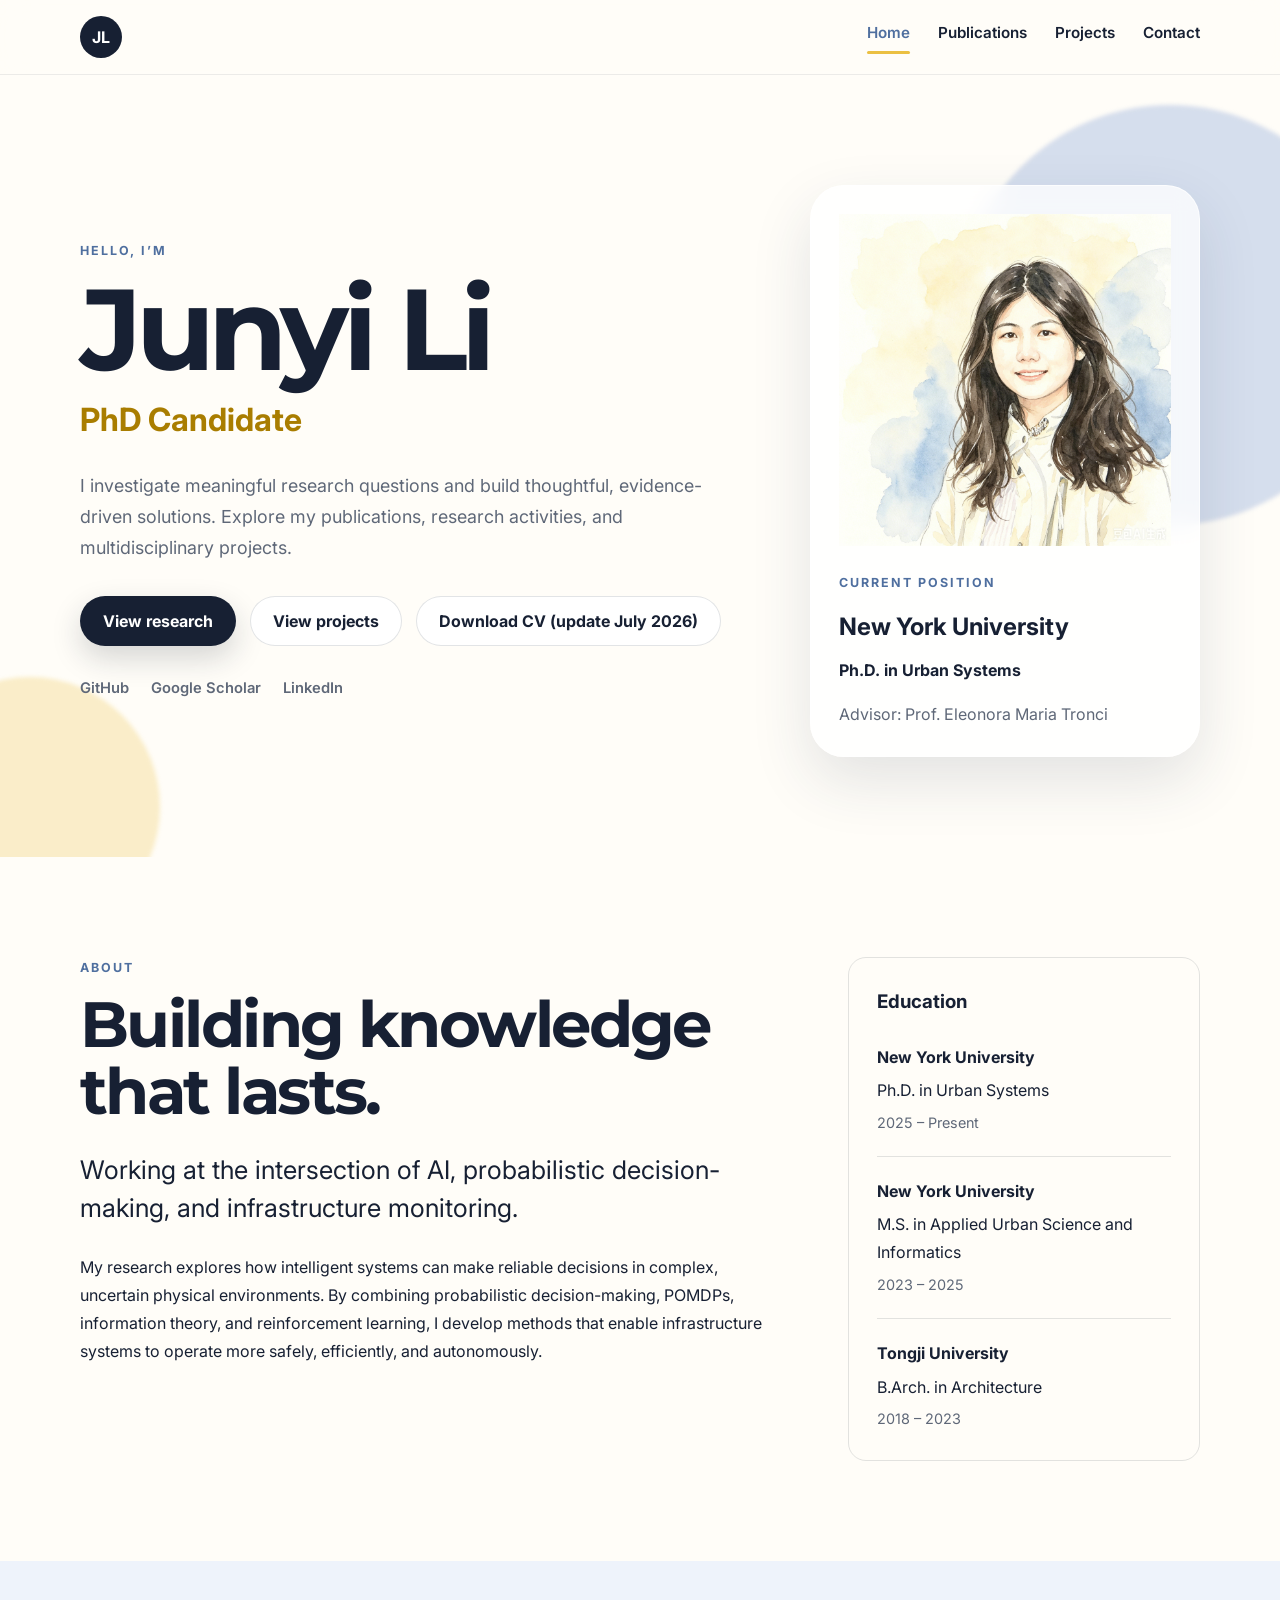
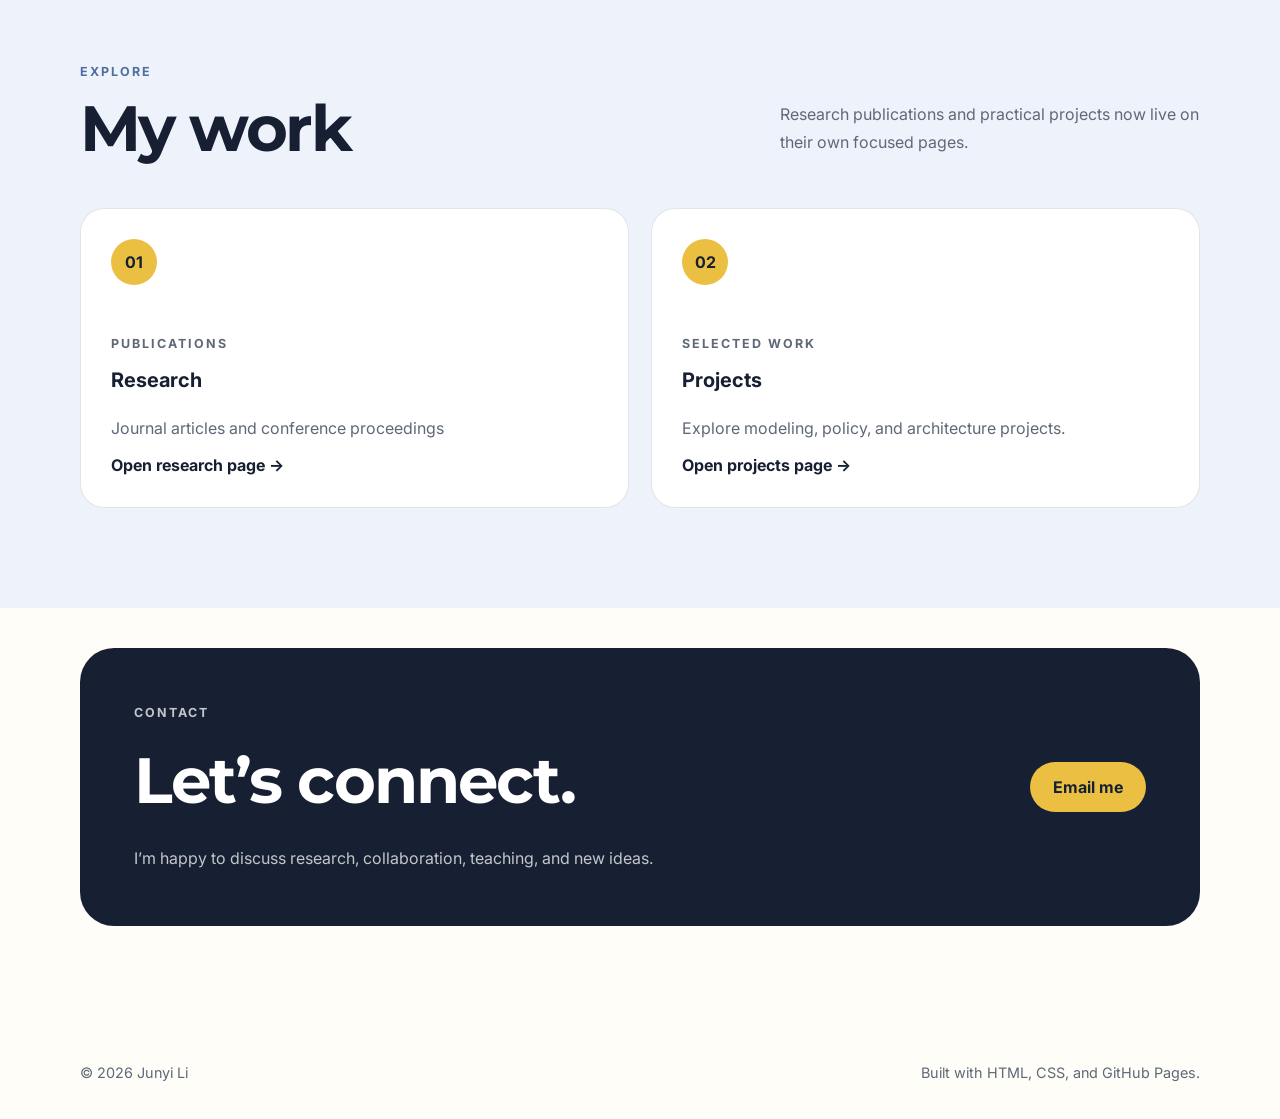
==== index.html @ 483f78ec "Publish personal website" ====
<!DOCTYPE html>
<html lang="en">
<head>
  <meta charset="UTF-8" />
  <meta name="viewport" content="width=device-width, initial-scale=1.0" />
  <meta name="description" content="Junyi Li — PhD Candidate and researcher." />
  <title>Junyi Li | PhD Candidate</title>
  <link rel="preconnect" href="https://fonts.googleapis.com">
  <link rel="preconnect" href="https://fonts.gstatic.com" crossorigin>
  <link href="https://fonts.googleapis.com/css2?family=Inter:wght@400;500;600;700&family=Montserrat:wght@600;700;800&display=swap" rel="stylesheet">
  <link rel="stylesheet" href="style.css" />
</head>
<body>
  <header class="site-header">
    <nav class="nav container" aria-label="Main navigation">
      <a class="logo" href="index.html" aria-label="Junyi Li home">JL</a>
      <button class="nav-toggle" aria-expanded="false" aria-controls="nav-links"><span class="sr-only">Open navigation</span>☰</button>
      <div class="nav-links" id="nav-links">
        <a class="active" href="index.html">Home</a>
        <a href="publications.html">Publications</a>
        <a href="projects.html">Projects</a>
        <a href="#contact">Contact</a>
      </div>
    </nav>
  </header>

  <main>
    <section class="hero" id="home">
      <div class="hero-shape hero-shape-one"></div>
      <div class="hero-shape hero-shape-two"></div>
      <div class="container hero-grid">
        <div class="hero-copy">
          <p class="eyebrow">Hello, I’m</p>
          <h1>Junyi Li</h1>
          <p class="hero-title">PhD Candidate</p>
          <p class="hero-intro">I investigate meaningful research questions and build thoughtful, evidence-driven solutions. Explore my publications, research activities, and multidisciplinary projects.</p>
          <div class="hero-actions">
            <a class="button button-primary" href="publications.html">View research</a>
            <a class="button button-secondary" href="projects.html">View projects</a>
            <a class="button button-secondary" href="assets/CV_2607.pdf">Download CV (update July 2026)</a>
          </div>
          <div class="social-links" aria-label="Social links">
            <a href="https://github.com/ljyyyy120" target="_blank" rel="noreferrer">GitHub</a>
            <a href="https://scholar.google.com/citations?user=_QrhmWAAAAAJ&hl=en" target="_blank" rel="noreferrer">Google Scholar</a>
            <a href="https://www.linkedin.com/in/junyi-li-884634265/" target="_blank" rel="noreferrer">LinkedIn</a>
          </div>
        </div>

        <div class="profile-card" aria-label="Education">
          <div class="profile-photo">
            <img src="assets/Junyi.jpg" alt="Junyi Li">
          </div>
          <div>
            <p class="profile-label">Current Position</p>
            <div class="education-item">
              <h2>New York University</h2>
              <p><strong>Ph.D. in Urban Systems</strong></p>
              <p>Advisor: Prof. Eleonora Maria Tronci</p>
        </div>
      </div>
    </section>

    <section class="section" id="about">
      <div class="container about-grid">

        <!-- Left column -->
        <div class="about-content">
          <p class="section-kicker">About</p>

          <h2 class="section-title">
            Building knowledge that lasts.
          </h2>

          <p class="large-text">
            Working at
            the intersection of AI, probabilistic decision-making, and
            infrastructure monitoring.
          </p>

          <p>
            My research explores how intelligent systems can make reliable
            decisions in complex, uncertain physical environments. By combining
            probabilistic decision-making, POMDPs, information theory, and
            reinforcement learning, I develop methods that enable infrastructure
            systems to operate more safely, efficiently, and autonomously.
          </p>

        </div>

        <!-- Right column -->
        <aside class="education-card">

          <h3>Education</h3>

          <div class="edu-item">
            <h4>New York University</h4>
            <p>Ph.D. in Urban Systems</p>
            <span>2025 – Present</span>
          </div>

          <div class="edu-item">
            <h4>New York University</h4>
            <p>M.S. in Applied Urban Science and Informatics</p>
            <span>2023 – 2025</span>
          </div>

          <div class="edu-item">
            <h4>Tongji University</h4>
            <p>B.Arch. in Architecture</p>
            <span>2018 – 2023</span>
          </div>

        </aside>

      </div>
    </section>

    <section class="section section-tinted">
      <div class="container">
        <div class="section-heading-row">
          <div><p class="section-kicker">Explore</p><h2 class="section-title">My work</h2></div>
          <p class="section-description">Research publications and practical projects now live on their own focused pages.</p>
        </div>
        <div class="card-grid two-column-grid">
          <article class="card feature-card">
            <span class="card-number">01</span><p class="card-type">Publications</p>
            <h3>Research</h3><p>Journal articles and conference proceedings </p>
            <a href="research.html">Open research page →</a>
          </article>
          <article class="card feature-card">
            <span class="card-number">02</span><p class="card-type">Selected work</p>
            <h3>Projects</h3><p>Explore modeling, policy, and architecture projects.</p>
            <a href="projects.html">Open projects page →</a>
          </article>
        </div>
      </div>
    </section>

    <section class="section contact-section" id="contact">
      <div class="container contact-card">
        <div><p class="section-kicker">Contact</p><h2>Let’s connect.</h2><p>I’m happy to discuss research, collaboration, teaching, and new ideas.</p></div>
        <a class="button button-gold" href="jl14864@nyu.edu">Email me</a>
      </div>
    </section>
  </main>
  <footer><div class="container footer-content"><p>© <span id="year"></span> Junyi Li</p><p>Built with HTML, CSS, and GitHub Pages.</p></div></footer>
  <script src="script.js"></script>
</body>
</html>
---- style.css ----
:root {
  --blue: #91ABDA;
  --blue-deep: #4f6f9f;
  --blue-soft: #eef3fb;
  --gold: #EBC042;
  --gold-deep: #a97d00;
  --ink: #172033;
  --muted: #5f6878;
  --paper: #fffdf8;
  --white: #ffffff;
  --border: rgba(23, 32, 51, 0.12);
  --shadow: 0 24px 60px rgba(35, 53, 86, 0.13);
  --radius: 24px;
  --container: 1120px;
}

* {
  box-sizing: border-box;
}

html {
  scroll-behavior: smooth;
}

body {
  margin: 0;
  color: var(--ink);
  background: var(--paper);
  font-family: "Inter", system-ui, sans-serif;
  font-size: 16px;
  line-height: 1.75;
  font-weight: 400;
  text-rendering: optimizeLegibility;
  -webkit-font-smoothing: antialiased;
}

a {
  color: inherit;
  text-decoration: none;
}

.container {
  width: min(calc(100% - 40px), var(--container));
  margin-inline: auto;
}

.narrow {
  max-width: 780px;
}

.site-header {
  position: sticky;
  top: 0;
  z-index: 20;
  border-bottom: 1px solid rgba(23, 32, 51, 0.08);
  background: rgba(255, 253, 248, 0.88);
  backdrop-filter: blur(16px);
}

.nav {
  min-height: 74px;
  display: flex;
  align-items: center;
  justify-content: space-between;
}

.logo {
  width: 42px;
  height: 42px;
  display: grid;
  place-items: center;
  border-radius: 50%;
  background: var(--ink);
  color: var(--white);
  font-weight: 700;
  letter-spacing: -0.03em;
}

.nav-links {
  display: flex;
  gap: 28px;
  font-size: 0.95rem;
  font-weight: 600;
}

.nav-links a {
  transition: color 0.2s ease;
}

.nav-links a:hover {
  color: var(--blue-deep);
}

.nav-toggle {
  display: none;
  border: 0;
  background: transparent;
  font-size: 1.5rem;
}

.hero {
  position: relative;
  overflow: hidden;
  padding: 110px 0 100px;
}

.hero-grid {
  display: grid;
  grid-template-columns: 1.25fr 0.75fr;
  align-items: center;
  gap: 80px;
}

.eyebrow,
.section-kicker,
.profile-label,
.card-type {
  margin: 0 0 12px;
  color: var(--blue-deep);
  font-size: 0.78rem;
  font-weight: 700;
  letter-spacing: 0.16em;
  text-transform: uppercase;
}

h1,
h2,
h3,
p {
  margin-top: 0;
}

h1,
.section-title,
.contact-card h2 {
  font-family: "Montserrat", sans-serif;
  font-weight: 700;
  letter-spacing: -0.03em;
}

h1 {
  max-width: 760px;
  margin-bottom: 8px;
  font-size: clamp(4rem, 9vw, 7.5rem);
  line-height: 0.95;
  letter-spacing: -0.055em;
}

.hero-title {
  margin-bottom: 22px;
  color: var(--gold-deep);
  font-size: clamp(1.35rem, 3vw, 2rem);
  font-weight: 700;
}

.hero-intro {
  max-width: 650px;
  color: var(--muted);
  font-size: 1.12rem;
}

.hero-actions,
.social-links,
.project-meta,
.footer-content {
  display: flex;
  align-items: center;
  flex-wrap: wrap;
}

.hero-actions {
  gap: 14px;
  margin-top: 32px;
}

.button {
  display: inline-flex;
  justify-content: center;
  align-items: center;
  min-height: 50px;
  padding: 0 22px;
  border: 1px solid transparent;
  border-radius: 999px;
  font-weight: 700;
  transition: transform 0.2s ease, box-shadow 0.2s ease;
}

.button:hover {
  transform: translateY(-2px);
}

.button-primary {
  background: var(--ink);
  color: var(--white);
  box-shadow: 0 12px 30px rgba(23, 32, 51, 0.18);
}

.button-secondary {
  border-color: var(--border);
  background: var(--white);
}

.button-gold {
  background: var(--gold);
  color: var(--ink);
}

.social-links {
  gap: 22px;
  margin-top: 30px;
  color: var(--muted);
  font-size: 0.92rem;
  font-weight: 600;
}

.social-links a:hover {
  color: var(--ink);
}

.profile-card {
  position: relative;
  padding: 28px;
  border: 1px solid rgba(255, 255, 255, 0.7);
  border-radius: 34px;
  background: rgba(255, 255, 255, 0.76);
  box-shadow: var(--shadow);
  backdrop-filter: blur(12px);
}

.profile-photo {
  aspect-ratio: 1;
  display: grid;
  place-items: center;
  margin-bottom: 26px;
  border-radius: 28px;
  background:
    linear-gradient(135deg, rgba(145, 171, 218, 0.95), rgba(235, 192, 66, 0.78));
}

.profile-photo img {
    width: 100%;
    height: 100%;
    object-fit: contain;
}


.profile-card h2 {
  margin-bottom: 8px;
  font-size: 1.5rem;
}

.profile-card p:last-child {
  margin-bottom: 0;
  color: var(--muted);
}

.hero-shape {
  position: absolute;
  border-radius: 50%;
  filter: blur(2px);
  z-index: -1;
}

.hero-shape-one {
  width: 420px;
  height: 420px;
  right: -100px;
  top: 30px;
  background: rgba(145, 171, 218, 0.38);
}

.hero-shape-two {
  width: 260px;
  height: 260px;
  left: -100px;
  bottom: -80px;
  background: rgba(235, 192, 66, 0.26);
}

.section {
  padding: 100px 0;
}

.section-tinted {
  background: var(--blue-soft);
}

.section-title {
  margin-bottom: 26px;
  font-size: clamp(2.5rem, 5vw, 4.7rem);
  line-height: 1.05;
  letter-spacing: -0.04em;
}

.large-text {
  font-size: clamp(1.35rem, 2vw, 1.75rem);
  line-height: 1.5;
}

.section-heading-row {
  display: flex;
  justify-content: space-between;
  gap: 40px;
  align-items: end;
  margin-bottom: 46px;
}

.section-heading-row .section-title {
  margin-bottom: 0;
}

.section-description {
  max-width: 420px;
  margin-bottom: 6px;
  color: var(--muted);
}

.card-grid {
  display: grid;
  grid-template-columns: repeat(3, 1fr);
  gap: 22px;
}

.card {
  position: relative;
  min-height: 330px;
  padding: 30px;
  border: 1px solid var(--border);
  border-radius: var(--radius);
  background: var(--white);
  transition: transform 0.25s ease, box-shadow 0.25s ease;
}

.card:hover {
  transform: translateY(-7px);
  box-shadow: var(--shadow);
}

.card-number {
  display: inline-grid;
  place-items: center;
  width: 46px;
  height: 46px;
  margin-bottom: 48px;
  border-radius: 50%;
  background: var(--gold);
  font-weight: 700;
}

.card h3 {
  font-size: 1.25rem;
  line-height: 1.35;
}

.card p {
  color: var(--muted);
}

.card a {
  position: absolute;
  left: 30px;
  bottom: 28px;
  font-weight: 700;
}

.project-list {
  display: grid;
  gap: 18px;
}

.project {
  display: grid;
  grid-template-columns: 160px 1fr auto;
  gap: 30px;
  align-items: center;
  padding: 28px 30px;
  border: 1px solid var(--border);
  border-radius: var(--radius);
  background: var(--white);
}

.project-tag {
  color: var(--blue-deep);
  font-size: 0.8rem;
  font-weight: 700;
  letter-spacing: 0.1em;
  text-transform: uppercase;
}

.project h3 {
  margin-bottom: 8px;
  font-size: 1.35rem;
}

.project p {
  margin-bottom: 14px;
  color: var(--muted);
}

.project-meta {
  gap: 8px;
}

.project-meta span {
  padding: 5px 10px;
  border-radius: 999px;
  background: var(--blue-soft);
  color: var(--blue-deep);
  font-size: 0.78rem;
  font-weight: 700;
}

.project-link {
  font-weight: 700;
}

.contact-section {
  padding-top: 40px;
}

.contact-card {
  display: flex;
  justify-content: space-between;
  align-items: center;
  gap: 40px;
  padding: 54px;
  border-radius: 34px;
  background: var(--ink);
  color: var(--white);
}

.contact-card h2 {
  margin-bottom: 8px;
  font-size: clamp(2.5rem, 5vw, 4rem);
}

.contact-card p {
  margin-bottom: 0;
  color: rgba(255, 255, 255, 0.74);
}

footer {
  padding: 34px 0;
}

.footer-content {
  justify-content: space-between;
  gap: 20px;
  color: var(--muted);
  font-size: 0.9rem;
}

.footer-content p {
  margin-bottom: 0;
}

.sr-only {
  position: absolute;
  width: 1px;
  height: 1px;
  padding: 0;
  margin: -1px;
  overflow: hidden;
  clip: rect(0, 0, 0, 0);
  white-space: nowrap;
  border: 0;
}

@media (max-width: 860px) {
  .hero {
    padding-top: 80px;
  }

  .hero-grid,
  .card-grid {
    grid-template-columns: 1fr;
  }

  .hero-grid {
    gap: 48px;
  }

  .profile-card {
    max-width: 520px;
  }

  .section-heading-row,
  .contact-card {
    align-items: flex-start;
    flex-direction: column;
  }

  .project {
    grid-template-columns: 1fr;
    gap: 12px;
  }
}

@media (max-width: 640px) {
  .nav-toggle {
    display: block;
  }

  .nav-links {
    position: absolute;
    top: 74px;
    left: 20px;
    right: 20px;
    display: none;
    flex-direction: column;
    gap: 16px;
    padding: 20px;
    border: 1px solid var(--border);
    border-radius: 18px;
    background: var(--white);
    box-shadow: var(--shadow);
  }

  .nav-links.open {
    display: flex;
  }

  h1 {
    font-size: clamp(3.6rem, 20vw, 5.8rem);
  }

  .section {
    padding: 76px 0;
  }

  .contact-card {
    padding: 34px 26px;
  }

  .button {
    width: 100%;
  }

  .footer-content {
    align-items: flex-start;
    flex-direction: column;
  }
}


/* Multi-page navigation and category pages */
.nav-links a.active {
  color: var(--blue-deep);
}

.nav-links a.active::after {
  content: "";
  display: block;
  width: 100%;
  height: 3px;
  margin-top: 4px;
  border-radius: 999px;
  background: var(--gold);
}

.two-column-grid {
  grid-template-columns: repeat(2, 1fr);
}

.feature-card {
  min-height: 300px;
}

.page-hero {
  position: relative;
  overflow: hidden;
  padding: 110px 0 72px;
  background: linear-gradient(135deg, var(--blue-soft), var(--paper));
}

.project-page-hero {
  background: linear-gradient(135deg, rgba(235, 192, 66, 0.18), var(--paper));
}

.page-title {
  margin-bottom: 24px;
  font-family: "Montserrat", sans-serif;
  font-size: clamp(3.4rem, 8vw, 6.8rem);
  font-weight: 700;
  line-height: 0.98;
  letter-spacing: -0.04em;
}

.page-intro {
  max-width: 760px;
  margin-bottom: 0;
  color: var(--muted);
  font-size: 1.15rem;
}

.page-content {
  min-height: 60vh;
}

.tabs {
  display: flex;
  flex-wrap: wrap;
  gap: 10px;
  margin-bottom: 46px;
  padding-bottom: 18px;
  border-bottom: 1px solid var(--border);
}

.tab-button {
  min-height: 44px;
  padding: 0 18px;
  border: 1px solid var(--border);
  border-radius: 999px;
  background: var(--white);
  color: var(--muted);
  font: inherit;
  font-weight: 700;
  cursor: pointer;
  transition: transform 0.2s ease, background 0.2s ease, color 0.2s ease;
}

.tab-button:hover {
  transform: translateY(-2px);
}

.tab-button.active {
  border-color: var(--ink);
  background: var(--ink);
  color: var(--white);
}

.filter-item[hidden] {
  display: none !important;
}

.publication-list {
  display: grid;
  gap: 18px;
}

.publication-item {
  display: grid;
  grid-template-columns: 100px 1fr;
  gap: 30px;
  padding: 34px;
  border: 1px solid var(--border);
  border-radius: var(--radius);
  background: var(--white);
}

.publication-year {
  color: var(--gold-deep);
  font-family: "Montserrat", sans-serif;
  font-size: 2rem;
  font-weight: 700;
  letter-spacing: -0.02em;
}

.publication-type,
.project-category {
  margin-bottom: 8px;
  color: var(--blue-deep);
  font-size: 0.78rem;
  font-weight: 700;
  letter-spacing: 0.12em;
  text-transform: uppercase;
}

.publication-body h2,
.project-card h2 {
  margin-bottom: 10px;
  font-size: 1.5rem;
  line-height: 1.35;
}

.publication-authors,
.publication-body > p:last-of-type,
.project-card > p {
  color: var(--muted);
}

.publication-links,
.project-actions {
  display: flex;
  flex-wrap: wrap;
  gap: 16px;
  margin-top: 18px;
}

.publication-links a,
.project-actions a {
  color: var(--blue-deep);
  font-weight: 700;
}

.project-card-grid {
  display: grid;
  grid-template-columns: repeat(2, 1fr);
  gap: 22px;
}

.project-card {
  display: flex;
  min-height: 340px;
  flex-direction: column;
  padding: 30px;
  border: 1px solid var(--border);
  border-radius: var(--radius);
  background: var(--white);
  transition: transform 0.25s ease, box-shadow 0.25s ease;
}

.project-card:hover {
  transform: translateY(-6px);
  box-shadow: var(--shadow);
}

.project-card-top {
  display: flex;
  justify-content: space-between;
  gap: 20px;
  margin-bottom: 34px;
}

.project-card-top span {
  display: grid;
  width: 42px;
  height: 42px;
  place-items: center;
  border-radius: 50%;
  background: var(--gold);
  font-weight: 700;
}

.project-card .project-meta {
  margin-top: auto;
  padding-top: 22px;
}

.project-actions {
  padding-top: 2px;
}

.empty-message {
  padding: 40px;
  border: 1px dashed var(--border);
  border-radius: var(--radius);
  color: var(--muted);
  text-align: center;
}

@media (max-width: 900px) {
  .two-column-grid,
  .project-card-grid {
    grid-template-columns: 1fr;
  }

  .publication-item {
    grid-template-columns: 1fr;
    gap: 12px;
  }
}

.about-grid {
    display: grid;
    grid-template-columns: 2fr 1fr;
    gap: 4rem;
    align-items: start;
}

.education-card {
    background: var(--surface);
    border: 1px solid var(--border);
    border-radius: 18px;
    padding: 1.75rem;
    position: sticky;
    top: 100px;
}

.education-card h3 {
    margin-top: 0;
    margin-bottom: 1.5rem;
}

.edu-item {
    padding-bottom: 1.25rem;
    margin-bottom: 1.25rem;
    border-bottom: 1px solid var(--border);
}

.edu-item:last-child {
    margin-bottom: 0;
    padding-bottom: 0;
    border-bottom: none;
}

.edu-item h4 {
    margin: 0 0 0.35rem;
}

.edu-item p {
    margin: 0;
    color: var(--text-secondary);
}

.edu-item span {
    display: inline-block;
    margin-top: 0.35rem;
    font-size: 0.9rem;
    color: var(--muted);
}

@media (max-width: 900px) {
    .about-grid {
        grid-template-columns: 1fr;
    }

    .education-card {
        position: static;
    }
}
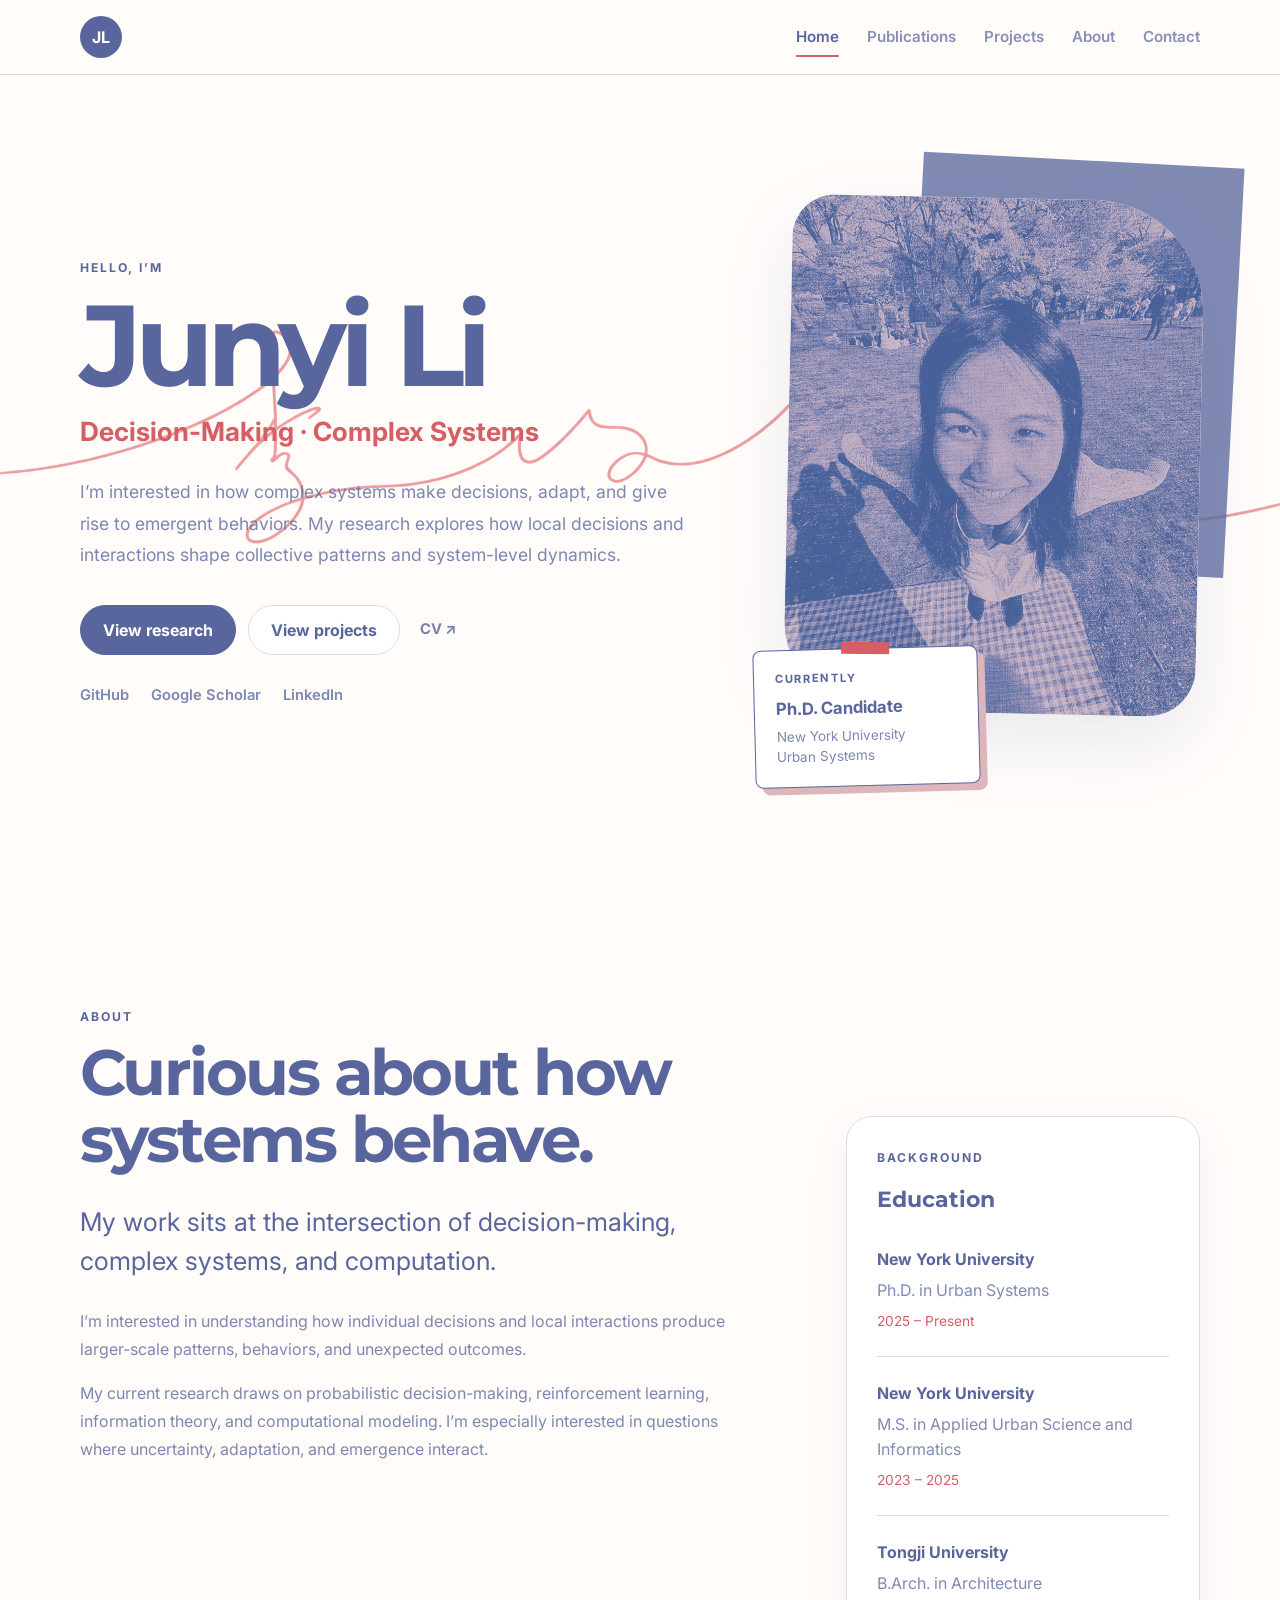
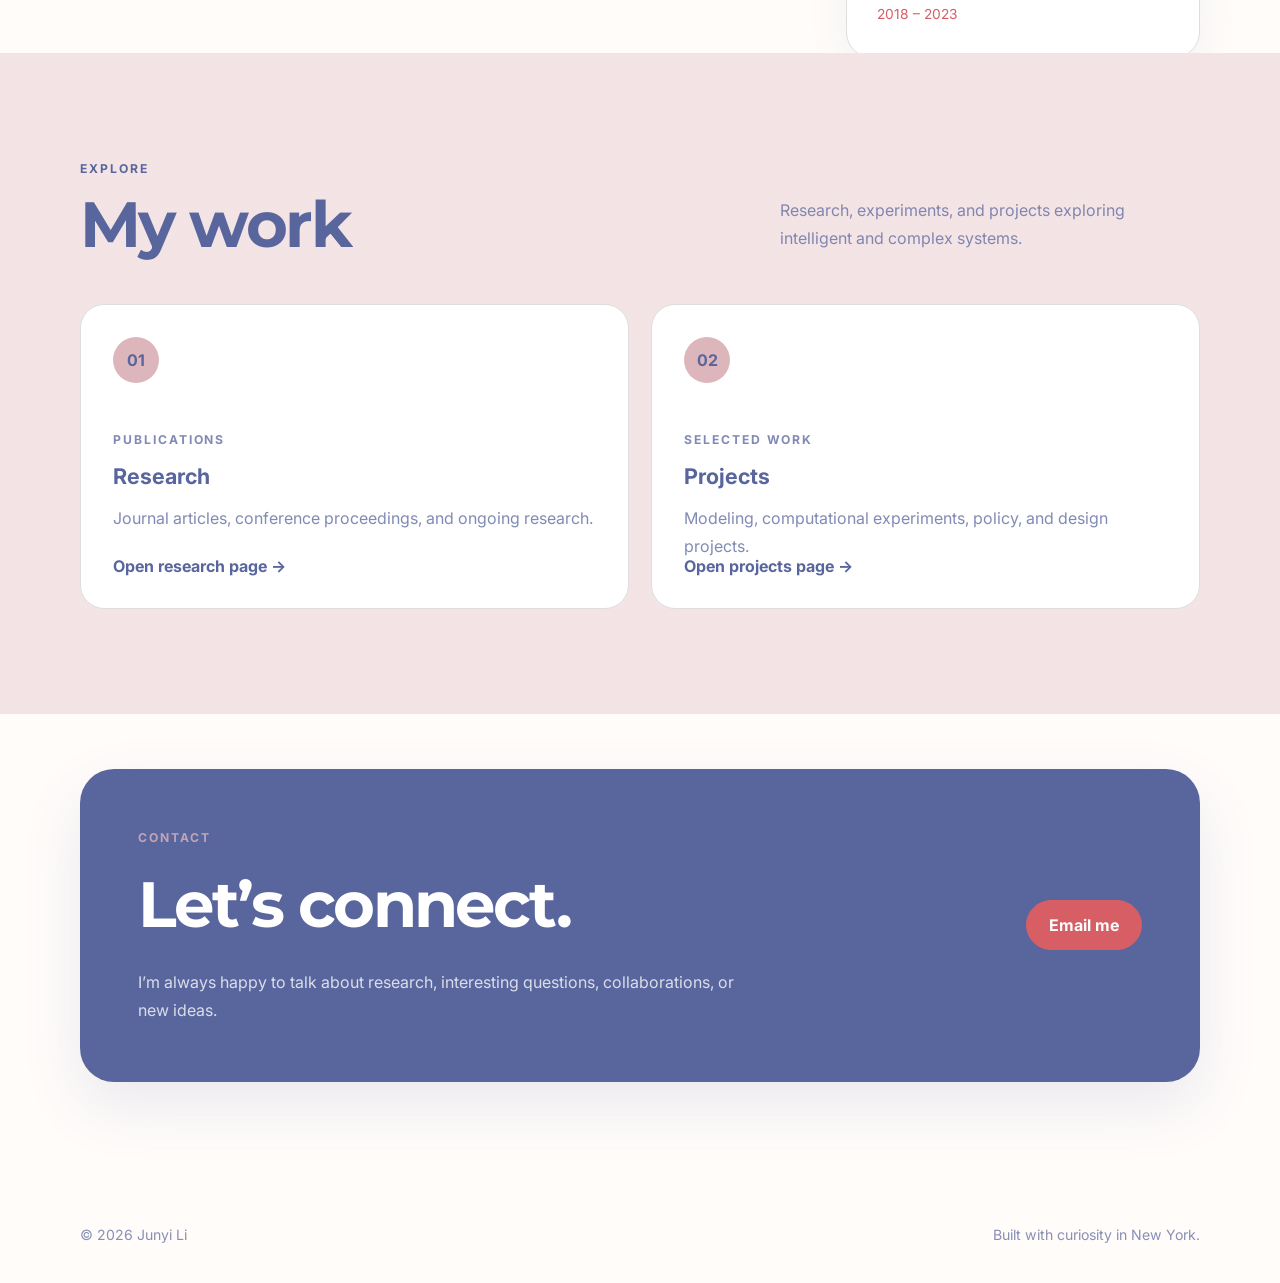
==== commit 9a8e7e4f: "change style" ====
--- a/index.html
+++ b/index.html
@@ -3,111 +3,281 @@
 <head>
   <meta charset="UTF-8" />
   <meta name="viewport" content="width=device-width, initial-scale=1.0" />
-  <meta name="description" content="Junyi Li — PhD Candidate and researcher." />
-  <title>Junyi Li | PhD Candidate</title>
+
+  <meta
+    name="description"
+    content="Junyi Li — PhD Candidate at New York University researching decision-making, complex systems, and emergence."
+  />
+
+  <title>Junyi Li | Research</title>
+
   <link rel="preconnect" href="https://fonts.googleapis.com">
   <link rel="preconnect" href="https://fonts.gstatic.com" crossorigin>
-  <link href="https://fonts.googleapis.com/css2?family=Inter:wght@400;500;600;700&family=Montserrat:wght@600;700;800&display=swap" rel="stylesheet">
+
+  <link
+    href="https://fonts.googleapis.com/css2?family=Inter:wght@400;500;600;700&family=Montserrat:wght@600;700;800&display=swap"
+    rel="stylesheet"
+  >
+
   <link rel="stylesheet" href="style.css" />
 </head>
+
 <body>
+
+  <!-- =========================
+       Navigation
+  ========================== -->
   <header class="site-header">
     <nav class="nav container" aria-label="Main navigation">
-      <a class="logo" href="index.html" aria-label="Junyi Li home">JL</a>
-      <button class="nav-toggle" aria-expanded="false" aria-controls="nav-links"><span class="sr-only">Open navigation</span>☰</button>
+
+      <a class="logo" href="index.html" aria-label="Junyi Li home">
+        JL
+      </a>
+
+      <button
+        class="nav-toggle"
+        aria-expanded="false"
+        aria-controls="nav-links"
+      >
+        <span class="sr-only">Open navigation</span>
+        ☰
+      </button>
+
       <div class="nav-links" id="nav-links">
         <a class="active" href="index.html">Home</a>
         <a href="publications.html">Publications</a>
         <a href="projects.html">Projects</a>
+        <a href="#about">About</a>
         <a href="#contact">Contact</a>
       </div>
+
     </nav>
   </header>
 
+
   <main>
+
+    <!-- =========================
+         Hero
+    ========================== -->
     <section class="hero" id="home">
-      <div class="hero-shape hero-shape-one"></div>
-      <div class="hero-shape hero-shape-two"></div>
+
+      <img
+        src="assets/signature-line.png"
+        class="hero-signature"
+        alt=""
+        aria-hidden="true"
+      />
+
       <div class="container hero-grid">
+
+        <!-- Hero text -->
         <div class="hero-copy">
+
           <p class="eyebrow">Hello, I’m</p>
+
           <h1>Junyi Li</h1>
-          <p class="hero-title">PhD Candidate</p>
-          <p class="hero-intro">I investigate meaningful research questions and build thoughtful, evidence-driven solutions. Explore my publications, research activities, and multidisciplinary projects.</p>
+
+          <p class="hero-title">
+            Decision-Making · Complex Systems
+          </p>
+
+          <p class="hero-intro">
+            I’m interested in how complex systems make decisions,
+            adapt, and give rise to emergent behaviors.
+            My research explores how local decisions and interactions
+            shape collective patterns and system-level dynamics.
+          </p>
+
+
+          <!-- Actions -->
           <div class="hero-actions">
-            <a class="button button-primary" href="publications.html">View research</a>
-            <a class="button button-secondary" href="projects.html">View projects</a>
-            <a class="button button-secondary" href="assets/CV_2607.pdf">Download CV (update July 2026)</a>
-          </div>
+
+          <a
+            class="button button-primary"
+            href="publications.html"
+          >
+            View research
+          </a>
+
+          <a
+            class="button button-secondary"
+            href="projects.html"
+          >
+            View projects
+          </a>
+
+          <a
+            class="cv-link"
+            href="assets/CV_2607.pdf"
+            target="_blank"
+            rel="noreferrer"
+          >
+            CV ↗
+          </a>
+
+        </div>
+
+
+          <!-- Social links -->
           <div class="social-links" aria-label="Social links">
-            <a href="https://github.com/ljyyyy120" target="_blank" rel="noreferrer">GitHub</a>
-            <a href="https://scholar.google.com/citations?user=_QrhmWAAAAAJ&hl=en" target="_blank" rel="noreferrer">Google Scholar</a>
-            <a href="https://www.linkedin.com/in/junyi-li-884634265/" target="_blank" rel="noreferrer">LinkedIn</a>
-          </div>
-        </div>
-
-        <div class="profile-card" aria-label="Education">
-          <div class="profile-photo">
-            <img src="assets/Junyi.jpg" alt="Junyi Li">
-          </div>
-          <div>
-            <p class="profile-label">Current Position</p>
-            <div class="education-item">
-              <h2>New York University</h2>
-              <p><strong>Ph.D. in Urban Systems</strong></p>
-              <p>Advisor: Prof. Eleonora Maria Tronci</p>
-        </div>
+
+            <a
+              href="https://github.com/ljyyyy120"
+              target="_blank"
+              rel="noreferrer"
+            >
+              GitHub
+            </a>
+
+            <a
+              href="https://scholar.google.com/citations?user=_QrhmWAAAAAJ&hl=en"
+              target="_blank"
+              rel="noreferrer"
+            >
+              Google Scholar
+            </a>
+
+            <a
+              href="https://www.linkedin.com/in/junyi-li-884634265/"
+              target="_blank"
+              rel="noreferrer"
+            >
+              LinkedIn
+            </a>
+
+          </div>
+
+
+        </div>
+
+
+        <!-- Hero visual -->
+        <div class="hero-visual">
+
+          
+
+          <div class="hero-photo">
+            <img
+              class="poster-photo"
+              src="assets/Junyi-poster.JPG"
+              alt=""
+            >
+            <img
+              class="color-photo"
+              src="assets/junyi-spring.jpg"
+              alt=""
+            >
+          </div>
+
+          <img
+            class="hero-doodle"
+            src="assets/junyi-doodle.png"
+            alt=""
+            aria-hidden="true"
+          >
+
+          <div class="hero-note">
+            <span class="hero-note-label">Currently</span>
+            <strong>Ph.D. Candidate</strong>
+            <span>New York University</span>
+            <span>Urban Systems</span>
+          </div>
+
+        </div>
+
       </div>
     </section>
 
+
+
+    <!-- =========================
+         About
+    ========================== -->
     <section class="section" id="about">
+
       <div class="container about-grid">
 
-        <!-- Left column -->
+        <!-- About text -->
         <div class="about-content">
+
           <p class="section-kicker">About</p>
 
           <h2 class="section-title">
-            Building knowledge that lasts.
+            Curious about how systems behave.
           </h2>
 
           <p class="large-text">
-            Working at
-            the intersection of AI, probabilistic decision-making, and
-            infrastructure monitoring.
+            My work sits at the intersection of
+            decision-making, complex systems, and computation.
           </p>
 
           <p>
-            My research explores how intelligent systems can make reliable
-            decisions in complex, uncertain physical environments. By combining
-            probabilistic decision-making, POMDPs, information theory, and
-            reinforcement learning, I develop methods that enable infrastructure
-            systems to operate more safely, efficiently, and autonomously.
-          </p>
-
-        </div>
-
-        <!-- Right column -->
+            I’m interested in understanding how individual decisions
+            and local interactions produce larger-scale patterns,
+            behaviors, and unexpected outcomes.
+          </p>
+
+          <p>
+            My current research draws on probabilistic decision-making,
+            reinforcement learning, information theory, and computational
+            modeling. I’m especially interested in questions where
+            uncertainty, adaptation, and emergence interact.
+          </p>
+
+        </div>
+
+
+        <!-- Education -->
         <aside class="education-card">
 
+          <p class="section-kicker">Background</p>
+
           <h3>Education</h3>
 
+
           <div class="edu-item">
+
             <h4>New York University</h4>
-            <p>Ph.D. in Urban Systems</p>
-            <span>2025 – Present</span>
-          </div>
+
+            <p>
+              Ph.D. in Urban Systems
+            </p>
+
+            <span>
+              2025 – Present
+            </span>
+
+          </div>
+
 
           <div class="edu-item">
+
             <h4>New York University</h4>
-            <p>M.S. in Applied Urban Science and Informatics</p>
-            <span>2023 – 2025</span>
-          </div>
+
+            <p>
+              M.S. in Applied Urban Science and Informatics
+            </p>
+
+            <span>
+              2023 – 2025
+            </span>
+
+          </div>
+
 
           <div class="edu-item">
+
             <h4>Tongji University</h4>
-            <p>B.Arch. in Architecture</p>
-            <span>2018 – 2023</span>
+
+            <p>
+              B.Arch. in Architecture
+            </p>
+
+            <span>
+              2018 – 2023
+            </span>
+
           </div>
 
         </aside>
@@ -115,35 +285,165 @@
       </div>
     </section>
 
+
+
+    <!-- =========================
+         Work
+    ========================== -->
     <section class="section section-tinted">
+
       <div class="container">
+
         <div class="section-heading-row">
-          <div><p class="section-kicker">Explore</p><h2 class="section-title">My work</h2></div>
-          <p class="section-description">Research publications and practical projects now live on their own focused pages.</p>
-        </div>
+
+          <div>
+
+            <p class="section-kicker">
+              Explore
+            </p>
+
+            <h2 class="section-title">
+              My work
+            </h2>
+
+          </div>
+
+          <p class="section-description">
+            Research, experiments, and projects exploring
+            intelligent and complex systems.
+          </p>
+
+        </div>
+
+
         <div class="card-grid two-column-grid">
+
+
+          <!-- Research -->
           <article class="card feature-card">
-            <span class="card-number">01</span><p class="card-type">Publications</p>
-            <h3>Research</h3><p>Journal articles and conference proceedings </p>
-            <a href="research.html">Open research page →</a>
+
+            <span class="card-number">
+              01
+            </span>
+
+            <p class="card-type">
+              Publications
+            </p>
+
+            <h3>
+              Research
+            </h3>
+
+            <p>
+              Journal articles, conference proceedings,
+              and ongoing research.
+            </p>
+
+            <a href="publications.html">
+              Open research page →
+            </a>
+
           </article>
+
+
+          <!-- Projects -->
           <article class="card feature-card">
-            <span class="card-number">02</span><p class="card-type">Selected work</p>
-            <h3>Projects</h3><p>Explore modeling, policy, and architecture projects.</p>
-            <a href="projects.html">Open projects page →</a>
+
+            <span class="card-number">
+              02
+            </span>
+
+            <p class="card-type">
+              Selected work
+            </p>
+
+            <h3>
+              Projects
+            </h3>
+
+            <p>
+              Modeling, computational experiments,
+              policy, and design projects.
+            </p>
+
+            <a href="projects.html">
+              Open projects page →
+            </a>
+
           </article>
-        </div>
+
+        </div>
+
       </div>
     </section>
 
-    <section class="section contact-section" id="contact">
+
+
+    <!-- =========================
+         Contact
+    ========================== -->
+    <section
+      class="section contact-section"
+      id="contact"
+    >
+
       <div class="container contact-card">
-        <div><p class="section-kicker">Contact</p><h2>Let’s connect.</h2><p>I’m happy to discuss research, collaboration, teaching, and new ideas.</p></div>
-        <a class="button button-gold" href="jl14864@nyu.edu">Email me</a>
+
+        <div>
+
+          <p class="section-kicker">
+            Contact
+          </p>
+
+          <h2>
+            Let’s connect.
+          </h2>
+
+          <p>
+            I’m always happy to talk about research,
+            interesting questions, collaborations,
+            or new ideas.
+          </p>
+
+        </div>
+
+
+        <a
+          class="button button-primary"
+          href="mailto:jl14864@nyu.edu"
+        >
+          Email me
+        </a>
+
       </div>
+
     </section>
+
   </main>
-  <footer><div class="container footer-content"><p>© <span id="year"></span> Junyi Li</p><p>Built with HTML, CSS, and GitHub Pages.</p></div></footer>
+
+
+
+  <!-- =========================
+       Footer
+  ========================== -->
+  <footer>
+
+    <div class="container footer-content">
+
+      <p>
+        © <span id="year"></span> Junyi Li
+      </p>
+
+      <p>
+        Built with curiosity in New York.
+      </p>
+
+    </div>
+
+  </footer>
+
+
   <script src="script.js"></script>
+
 </body>
 </html>
--- a/style.css
+++ b/style.css
@@ -1,18 +1,69 @@
+/* =========================================================
+   JUNYI LI — PERSONAL RESEARCH WEBSITE
+   Layout locked
+   Future palette changes: ONLY edit the four brand colors
+   ========================================================= */
+
+
+/* =========================================================
+   DESIGN TOKENS
+   ========================================================= */
+
 :root {
-  --blue: #91ABDA;
-  --blue-deep: #4f6f9f;
-  --blue-soft: #eef3fb;
-  --gold: #EBC042;
-  --gold-deep: #a97d00;
-  --ink: #172033;
-  --muted: #5f6878;
-  --paper: #fffdf8;
-  --white: #ffffff;
-  --border: rgba(23, 32, 51, 0.12);
-  --shadow: 0 24px 60px rgba(35, 53, 86, 0.13);
+  /* =======================================================
+     BRAND PALETTE
+     ONLY EDIT THESE FOUR COLORS FOR FUTURE RECOLORING
+     ======================================================= */
+
+  --color-red:  #D75E65;
+  --color-pink: #DDB6BB;
+  --color-blue: #59669D;
+  --color-gray: #DDDDDD;
+
+
+  /* =======================================================
+     SURFACES
+     Neutral canvas — not part of the brand palette
+     ======================================================= */
+
+  --color-background: #FFFCFA;
+  --color-surface: #FFFFFF;
+
+
+  /* =======================================================
+     FUNCTIONAL TOKENS
+     Derived from the four brand colors
+     ======================================================= */
+
+  --color-text: var(--color-blue);
+  --color-accent: var(--color-red);
+  --color-soft: var(--color-pink);
+  --color-border: var(--color-gray);
+
+
+  /* =======================================================
+     LAYOUT — DON'T CHANGE
+     ======================================================= */
+
+  --container: 1120px;
   --radius: 24px;
-  --container: 1120px;
-}
+
+
+  /* =======================================================
+     EFFECTS
+     ======================================================= */
+
+  --shadow:
+    0 24px 60px rgba(89, 102, 157, 0.12);
+
+  --shadow-soft:
+    0 14px 40px rgba(89, 102, 157, 0.08);
+}
+
+
+/* =========================================================
+   BASE
+   ========================================================= */
 
 * {
   box-sizing: border-box;
@@ -24,12 +75,15 @@
 
 body {
   margin: 0;
-  color: var(--ink);
-  background: var(--paper);
+
+  color: var(--color-text);
+  background: var(--color-background);
+
   font-family: "Inter", system-ui, sans-serif;
   font-size: 16px;
   line-height: 1.75;
   font-weight: 400;
+
   text-rendering: optimizeLegibility;
   -webkit-font-smoothing: antialiased;
 }
@@ -39,6 +93,19 @@
   text-decoration: none;
 }
 
+img {
+  display: block;
+  max-width: 100%;
+}
+
+h1,
+h2,
+h3,
+h4,
+p {
+  margin-top: 0;
+}
+
 .container {
   width: min(calc(100% - 40px), var(--container));
   margin-inline: auto;
@@ -47,18 +114,28 @@
 .narrow {
   max-width: 780px;
 }
+
+
+/* =========================================================
+   NAVIGATION
+   ========================================================= */
 
 .site-header {
   position: sticky;
   top: 0;
   z-index: 20;
-  border-bottom: 1px solid rgba(23, 32, 51, 0.08);
-  background: rgba(255, 253, 248, 0.88);
+
+  border-bottom: 1px solid var(--color-gray);
+
+  background: rgba(255, 252, 250, 0.92);
+
   backdrop-filter: blur(16px);
+  -webkit-backdrop-filter: blur(16px);
 }
 
 .nav {
   min-height: 74px;
+
   display: flex;
   align-items: center;
   justify-content: space-between;
@@ -67,97 +144,189 @@
 .logo {
   width: 42px;
   height: 42px;
+
   display: grid;
   place-items: center;
+
   border-radius: 50%;
-  background: var(--ink);
-  color: var(--white);
+
+  background: var(--color-blue);
+  color: var(--color-surface);
+
   font-weight: 700;
   letter-spacing: -0.03em;
+
+  transition:
+    transform 0.2s ease,
+    background-color 0.2s ease;
+}
+
+.logo:hover {
+  transform: rotate(-5deg);
+  background: var(--color-red);
 }
 
 .nav-links {
   display: flex;
   gap: 28px;
+
   font-size: 0.95rem;
   font-weight: 600;
 }
 
 .nav-links a {
-  transition: color 0.2s ease;
-}
-
-.nav-links a:hover {
-  color: var(--blue-deep);
+  position: relative;
+
+  color: var(--color-blue);
+  opacity: 0.72;
+
+  transition:
+    color 0.2s ease,
+    opacity 0.2s ease;
+}
+
+.nav-links a:hover,
+.nav-links a.active {
+  color: var(--color-blue);
+  opacity: 1;
+}
+
+.nav-links a.active::after {
+  content: "";
+
+  position: absolute;
+
+  left: 0;
+  right: 0;
+  bottom: -7px;
+
+  height: 2px;
+
+  border-radius: 999px;
+
+  background: var(--color-red);
 }
 
 .nav-toggle {
   display: none;
+
   border: 0;
   background: transparent;
+
+  color: var(--color-blue);
+
   font-size: 1.5rem;
-}
+
+  cursor: pointer;
+}
+
+
+/* =========================================================
+   HERO
+   ========================================================= */
 
 .hero {
   position: relative;
   overflow: hidden;
-  padding: 110px 0 100px;
+
+  min-height: calc(100vh - 74px);
+
+  display: flex;
+  align-items: center;
+
+  padding: 90px 0 100px;
 }
 
 .hero-grid {
+  position: relative;
+  z-index: 2;
+
   display: grid;
-  grid-template-columns: 1.25fr 0.75fr;
+
+  grid-template-columns: 1.2fr 0.8fr;
+
   align-items: center;
-  gap: 80px;
-}
+
+  gap: 90px;
+}
+
+
+/* =========================================================
+   HERO TYPOGRAPHY
+   ========================================================= */
 
 .eyebrow,
 .section-kicker,
 .profile-label,
-.card-type {
+.card-type,
+.hero-note-label,
+.publication-type,
+.project-category {
   margin: 0 0 12px;
-  color: var(--blue-deep);
-  font-size: 0.78rem;
+
+  color: var(--color-blue);
+
+  font-size: 0.76rem;
   font-weight: 700;
+
   letter-spacing: 0.16em;
   text-transform: uppercase;
 }
 
 h1,
-h2,
-h3,
-p {
-  margin-top: 0;
-}
-
-h1,
 .section-title,
-.contact-card h2 {
+.contact-card h2,
+.page-title {
   font-family: "Montserrat", sans-serif;
+
   font-weight: 700;
-  letter-spacing: -0.03em;
+
+  letter-spacing: -0.04em;
 }
 
 h1 {
   max-width: 760px;
-  margin-bottom: 8px;
+
+  margin-bottom: 14px;
+
+  color: var(--color-blue);
+
   font-size: clamp(4rem, 9vw, 7.5rem);
-  line-height: 0.95;
-  letter-spacing: -0.055em;
+
+  line-height: 0.94;
+  letter-spacing: -0.06em;
 }
 
 .hero-title {
-  margin-bottom: 22px;
-  color: var(--gold-deep);
-  font-size: clamp(1.35rem, 3vw, 2rem);
+  max-width: 700px;
+
+  margin-bottom: 26px;
+
+  color: var(--color-red);
+
+  font-size: clamp(1.15rem, 2.3vw, 1.65rem);
+
+  line-height: 1.4;
   font-weight: 700;
 }
 
 .hero-intro {
   max-width: 650px;
-  color: var(--muted);
-  font-size: 1.12rem;
-}
+
+  margin-bottom: 0;
+
+  color: var(--color-blue);
+  opacity: 0.78;
+
+  font-size: 1.1rem;
+
+  line-height: 1.8;
+}
+
+
+/* =========================================================
+   HERO ACTIONS
+   ========================================================= */
 
 .hero-actions,
 .social-links,
@@ -169,139 +338,446 @@
 }
 
 .hero-actions {
-  gap: 14px;
-  margin-top: 32px;
-}
+  gap: 12px;
+
+  margin-top: 34px;
+}
+
+
+/* ---------- Base button ---------- */
 
 .button {
+  min-height: 50px;
+
   display: inline-flex;
   justify-content: center;
   align-items: center;
-  min-height: 50px;
+
   padding: 0 22px;
+
   border: 1px solid transparent;
   border-radius: 999px;
+
   font-weight: 700;
-  transition: transform 0.2s ease, box-shadow 0.2s ease;
+
+  text-decoration: none;
+
+  transition:
+    transform 0.2s ease,
+    box-shadow 0.2s ease,
+    background-color 0.2s ease,
+    border-color 0.2s ease,
+    color 0.2s ease;
 }
 
 .button:hover {
   transform: translateY(-2px);
 }
 
-.button-primary {
-  background: var(--ink);
-  color: var(--white);
-  box-shadow: 0 12px 30px rgba(23, 32, 51, 0.18);
-}
-
-.button-secondary {
-  border-color: var(--border);
-  background: var(--white);
-}
-
-.button-gold {
-  background: var(--gold);
-  color: var(--ink);
-}
+
+/* ---------- Primary ---------- */
+
+.button-primary,
+.button-primary:link,
+.button-primary:visited {
+  border-color: var(--color-blue);
+
+  background: var(--color-blue);
+
+  color: var(--color-surface);
+}
+
+.button-primary:hover,
+.button-primary:focus-visible {
+  border-color: var(--color-red);
+
+  background: var(--color-red);
+
+  color: var(--color-surface);
+
+  box-shadow:
+    0 10px 24px rgba(89, 102, 157, 0.18);
+}
+
+.button-primary:active {
+  border-color: var(--color-blue);
+
+  background: var(--color-blue);
+}
+
+
+/* ---------- Secondary ---------- */
+
+.button-secondary,
+.button-secondary:link,
+.button-secondary:visited {
+  border-color: var(--color-gray);
+
+  background: var(--color-surface);
+
+  color: var(--color-blue);
+}
+
+.button-secondary:hover,
+.button-secondary:focus-visible {
+  border-color: var(--color-blue);
+
+  background: var(--color-pink);
+
+  color: var(--color-blue);
+}
+
+
+/* ---------- CV ---------- */
+
+.cv-link,
+.cv-link:link,
+.cv-link:visited {
+  min-height: 50px;
+
+  display: inline-flex;
+  align-items: center;
+
+  padding: 0 8px;
+
+  color: var(--color-blue);
+  opacity: 0.82;
+
+  font-size: 0.92rem;
+  font-weight: 700;
+
+  transition:
+    color 0.2s ease,
+    opacity 0.2s ease,
+    transform 0.2s ease;
+}
+
+.cv-link:hover {
+  color: var(--color-red);
+  opacity: 1;
+
+  transform: translate(2px, -2px);
+}
+
+
+/* ---------- Social links ---------- */
 
 .social-links {
   gap: 22px;
-  margin-top: 30px;
-  color: var(--muted);
+
+  margin-top: 28px;
+
+  color: var(--color-blue);
+
   font-size: 0.92rem;
   font-weight: 600;
 }
 
+.social-links a {
+  opacity: 0.78;
+
+  transition:
+    color 0.2s ease,
+    opacity 0.2s ease;
+}
+
 .social-links a:hover {
-  color: var(--ink);
-}
-
-.profile-card {
-  position: relative;
-  padding: 28px;
-  border: 1px solid rgba(255, 255, 255, 0.7);
-  border-radius: 34px;
-  background: rgba(255, 255, 255, 0.76);
-  box-shadow: var(--shadow);
-  backdrop-filter: blur(12px);
-}
-
-.profile-photo {
-  aspect-ratio: 1;
-  display: grid;
-  place-items: center;
-  margin-bottom: 26px;
-  border-radius: 28px;
-  background:
-    linear-gradient(135deg, rgba(145, 171, 218, 0.95), rgba(235, 192, 66, 0.78));
-}
-
-.profile-photo img {
-    width: 100%;
-    height: 100%;
-    object-fit: contain;
-}
-
-
-.profile-card h2 {
-  margin-bottom: 8px;
-  font-size: 1.5rem;
-}
-
-.profile-card p:last-child {
-  margin-bottom: 0;
-  color: var(--muted);
-}
-
-.hero-shape {
+  color: var(--color-red);
+  opacity: 1;
+}
+
+
+/* =========================================================
+   HERO VISUAL
+   ========================================================= */
+
+.hero-visual {
+  position: relative;
+
+  width: min(100%, 500px);
+
+  margin-left: auto;
+
+  padding-bottom: 55px;
+}
+
+
+/* ---------- Blue editorial block behind photo ---------- */
+
+.hero-visual::before {
+  content: "";
+
   position: absolute;
-  border-radius: 50%;
-  filter: blur(2px);
+
+  width: 78%;
+  height: 72%;
+
+  right: -34px;
+  top: -38px;
+
+  background: var(--color-blue);
+  opacity: 0.76;
+
   z-index: -1;
-}
-
-.hero-shape-one {
-  width: 420px;
-  height: 420px;
-  right: -100px;
-  top: 30px;
-  background: rgba(145, 171, 218, 0.38);
-}
-
-.hero-shape-two {
-  width: 260px;
-  height: 260px;
-  left: -100px;
-  bottom: -80px;
-  background: rgba(235, 192, 66, 0.26);
-}
+
+  transform: rotate(3deg);
+}
+
+.hero-photo {
+  position: relative;
+
+  width: 100%;
+  aspect-ratio: 4 / 5;
+
+  overflow: hidden;
+
+  border-radius:
+    42px
+    110px
+    48px
+    90px;
+
+  background: var(--color-gray);
+
+  box-shadow:
+    0 28px 70px rgba(89, 102, 157, 0.12);
+
+  transform: rotate(1.2deg);
+}
+
+.hero-photo .poster-photo {
+  z-index: 2;
+  opacity: 1;
+
+  filter:
+    brightness(0.9)
+    contrast(0.9)
+}
+
+/* 两张照片完全叠在一起 */
+.hero-photo .poster-photo,
+.hero-photo .color-photo {
+  position: absolute;
+
+  top: 0;
+  left: 0;
+
+  width: 100%;
+  height: 100%;
+
+  object-fit: cover;
+  object-position: center 42%;
+
+  transition: opacity 0.35s ease;
+}
+
+
+/* 默认显示 poster */
+.hero-photo .poster-photo {
+  z-index: 2;
+  opacity: 1;
+}
+
+
+/* 彩色照片放在 poster 下面 */
+.hero-photo .color-photo {
+  z-index: 1;
+  opacity: 0;
+}
+
+
+/* hover：poster 消失 */
+.hero-photo:hover .poster-photo {
+  opacity: 0;
+}
+
+
+/* hover：彩色出现 */
+.hero-photo:hover .color-photo {
+  opacity: 1;
+}
+/* =========================================================
+   HERO DOODLE
+   ========================================================= */
+
+.hero-doodle {
+  position: absolute;
+
+  width: 150px;
+
+  right: -95px;
+  top: -82px;
+
+  z-index: 4;
+
+  object-fit: contain;
+
+  mix-blend-mode: multiply;
+
+  opacity: 0.94;
+
+  pointer-events: none;
+
+  animation:
+    doodle-bounce 2.8s ease-in-out infinite;
+}
+
+@keyframes doodle-bounce {
+  0%,
+  100% {
+    transform:
+      translateY(0)
+      rotate(5deg);
+  }
+
+  45% {
+    transform:
+      translateY(-14px)
+      rotate(2deg);
+  }
+
+  60% {
+    transform:
+      translateY(-10px)
+      rotate(4deg);
+  }
+}
+
+.hero-visual:hover .hero-doodle {
+  animation:
+    doodle-excited 0.55s ease-in-out 2;
+}
+
+@keyframes doodle-excited {
+  0%,
+  100% {
+    transform:
+      translateY(0)
+      rotate(5deg);
+  }
+
+  50% {
+    transform:
+      translateY(-20px)
+      rotate(-3deg);
+  }
+}
+
+
+/* =========================================================
+   CURRENT POSITION NOTE
+   ========================================================= */
+
+.hero-note {
+  position: absolute;
+
+  left: -34px;
+  bottom: -18px;
+
+  width: 225px;
+
+  display: flex;
+  flex-direction: column;
+
+  padding: 19px 21px;
+
+  border: 1px solid var(--color-blue);
+  border-radius: 8px;
+
+  background: var(--color-surface);
+
+  box-shadow:
+    7px 7px 0 var(--color-pink);
+
+  transform: rotate(-1.5deg);
+
+  z-index: 3;
+}
+
+.hero-note::before {
+  content: "";
+
+  position: absolute;
+
+  width: 48px;
+  height: 12px;
+
+  top: -7px;
+  left: 50%;
+
+  transform:
+    translateX(-50%)
+    rotate(2deg);
+
+  background: var(--color-red);
+}
+
+.hero-note-label {
+  margin-bottom: 5px;
+
+  color: var(--color-blue);
+
+  font-size: 0.7rem;
+  font-weight: 700;
+
+  letter-spacing: 0.15em;
+  text-transform: uppercase;
+}
+
+.hero-note strong {
+  margin-bottom: 3px;
+
+  color: var(--color-blue);
+
+  font-size: 1.05rem;
+}
+
+.hero-note span:not(.hero-note-label) {
+  color: var(--color-blue);
+  opacity: 0.78;
+
+  font-size: 0.85rem;
+
+  line-height: 1.5;
+}
+
+
+/* =========================================================
+   SECTIONS
+   ========================================================= */
 
 .section {
-  padding: 100px 0;
-}
-
-.section-tinted {
-  background: var(--blue-soft);
+  padding: 105px 0;
 }
 
 .section-title {
-  margin-bottom: 26px;
+  margin-bottom: 28px;
+
+  color: var(--color-blue);
+
   font-size: clamp(2.5rem, 5vw, 4.7rem);
+
   line-height: 1.05;
-  letter-spacing: -0.04em;
 }
 
 .large-text {
-  font-size: clamp(1.35rem, 2vw, 1.75rem);
-  line-height: 1.5;
+  max-width: 720px;
+
+  color: var(--color-blue);
+
+  font-size: clamp(1.3rem, 2vw, 1.7rem);
+
+  line-height: 1.55;
 }
 
 .section-heading-row {
   display: flex;
+
   justify-content: space-between;
+  align-items: end;
+
   gap: 40px;
-  align-items: end;
+
   margin-bottom: 46px;
 }
 
@@ -311,429 +787,640 @@
 
 .section-description {
   max-width: 420px;
+
   margin-bottom: 6px;
-  color: var(--muted);
-}
+
+  color: var(--color-blue);
+  opacity: 0.74;
+}
+
+
+/* =========================================================
+   ABOUT
+   ========================================================= */
+
+.about-grid {
+  display: grid;
+
+  grid-template-columns: 1.65fr 0.85fr;
+
+  gap: 80px;
+
+  align-items: start;
+}
+
+.about-content > p:not(.section-kicker):not(.large-text) {
+  max-width: 720px;
+
+  color: var(--color-blue);
+  opacity: 0.78;
+}
+
+
+/* ---------- Education ---------- */
+
+.education-card {
+  position: sticky;
+
+  top: 110px;
+
+  padding: 30px;
+
+  border: 1px solid var(--color-gray);
+  border-radius: 26px;
+
+  background: var(--color-surface);
+
+  box-shadow: var(--shadow-soft);
+}
+
+.education-card h3 {
+  margin: 0 0 26px;
+
+  color: var(--color-blue);
+
+  font-family: "Montserrat", sans-serif;
+
+  font-size: 1.4rem;
+}
+
+.edu-item {
+  margin-bottom: 22px;
+  padding-bottom: 22px;
+
+  border-bottom: 1px solid var(--color-gray);
+}
+
+.edu-item:last-child {
+  margin-bottom: 0;
+  padding-bottom: 0;
+
+  border-bottom: 0;
+}
+
+.edu-item h4 {
+  margin: 0 0 5px;
+
+  color: var(--color-blue);
+
+  font-size: 1rem;
+}
+
+.edu-item p {
+  margin: 0;
+
+  color: var(--color-blue);
+  opacity: 0.76;
+
+  line-height: 1.55;
+}
+
+.edu-item span {
+  display: inline-block;
+
+  margin-top: 6px;
+
+  color: var(--color-red);
+
+  font-size: 0.86rem;
+}
+
+
+/* =========================================================
+   CARDS
+   ========================================================= */
 
 .card-grid {
   display: grid;
+
   grid-template-columns: repeat(3, 1fr);
+
   gap: 22px;
 }
 
+.two-column-grid {
+  grid-template-columns: repeat(2, 1fr);
+}
+
 .card {
   position: relative;
+
   min-height: 330px;
-  padding: 30px;
-  border: 1px solid var(--border);
+
+  padding: 32px;
+
+  border: 1px solid var(--color-gray);
   border-radius: var(--radius);
-  background: var(--white);
-  transition: transform 0.25s ease, box-shadow 0.25s ease;
+
+  background: var(--color-surface);
+
+  transition:
+    transform 0.25s ease,
+    box-shadow 0.25s ease,
+    border-color 0.25s ease;
 }
 
 .card:hover {
-  transform: translateY(-7px);
+  transform: translateY(-6px);
+
+  border-color: var(--color-blue);
+
   box-shadow: var(--shadow);
 }
 
+.feature-card {
+  min-height: 300px;
+}
+
 .card-number {
+  width: 46px;
+  height: 46px;
+
   display: inline-grid;
   place-items: center;
-  width: 46px;
-  height: 46px;
-  margin-bottom: 48px;
+
+  margin-bottom: 46px;
+
   border-radius: 50%;
-  background: var(--gold);
+
+  background: var(--color-pink);
+  color: var(--color-blue);
+
   font-weight: 700;
 }
 
 .card h3 {
-  font-size: 1.25rem;
+  margin-bottom: 12px;
+
+  color: var(--color-blue);
+
+  font-size: 1.35rem;
+
   line-height: 1.35;
 }
 
 .card p {
-  color: var(--muted);
+  color: var(--color-blue);
+  opacity: 0.76;
 }
 
 .card a {
   position: absolute;
-  left: 30px;
+
+  left: 32px;
   bottom: 28px;
+
+  color: var(--color-blue);
+
   font-weight: 700;
 }
 
-.project-list {
-  display: grid;
-  gap: 18px;
-}
-
-.project {
-  display: grid;
-  grid-template-columns: 160px 1fr auto;
-  gap: 30px;
-  align-items: center;
-  padding: 28px 30px;
-  border: 1px solid var(--border);
-  border-radius: var(--radius);
-  background: var(--white);
-}
-
-.project-tag {
-  color: var(--blue-deep);
-  font-size: 0.8rem;
-  font-weight: 700;
-  letter-spacing: 0.1em;
-  text-transform: uppercase;
-}
-
-.project h3 {
-  margin-bottom: 8px;
-  font-size: 1.35rem;
-}
-
-.project p {
-  margin-bottom: 14px;
-  color: var(--muted);
-}
-
-.project-meta {
-  gap: 8px;
-}
-
-.project-meta span {
-  padding: 5px 10px;
-  border-radius: 999px;
-  background: var(--blue-soft);
-  color: var(--blue-deep);
-  font-size: 0.78rem;
-  font-weight: 700;
-}
-
-.project-link {
-  font-weight: 700;
-}
+.card a:hover {
+  color: var(--color-red);
+}
+
+
+/* =========================================================
+   CONTACT
+   ========================================================= */
 
 .contact-section {
-  padding-top: 40px;
+  padding-top: 55px;
 }
 
 .contact-card {
   display: flex;
+
   justify-content: space-between;
   align-items: center;
+
   gap: 40px;
-  padding: 54px;
+
+  padding: 58px;
+
   border-radius: 34px;
-  background: var(--ink);
-  color: var(--white);
+
+  background: var(--color-blue);
+  color: var(--color-surface);
+
+  box-shadow: var(--shadow);
+}
+
+.contact-card .section-kicker {
+  color: var(--color-pink);
 }
 
 .contact-card h2 {
   margin-bottom: 8px;
+
+  color: var(--color-surface);
+
   font-size: clamp(2.5rem, 5vw, 4rem);
 }
 
 .contact-card p {
+  max-width: 620px;
+
   margin-bottom: 0;
-  color: rgba(255, 255, 255, 0.74);
-}
+
+  color: var(--color-surface);
+  opacity: 0.78;
+}
+
+.contact-card .button-primary,
+.contact-card .button-primary:visited {
+  flex-shrink: 0;
+
+  border-color: var(--color-red);
+
+  background: var(--color-red);
+
+  color: var(--color-surface);
+
+  box-shadow: none;
+}
+
+.contact-card .button-primary:hover {
+  border-color: var(--color-pink);
+
+  background: var(--color-pink);
+
+  color: var(--color-blue);
+}
+
+
+/* =========================================================
+   FOOTER
+   ========================================================= */
 
 footer {
-  padding: 34px 0;
+  padding: 36px 0;
 }
 
 .footer-content {
   justify-content: space-between;
+
   gap: 20px;
-  color: var(--muted);
-  font-size: 0.9rem;
+
+  color: var(--color-blue);
+  opacity: 0.72;
+
+  font-size: 0.88rem;
 }
 
 .footer-content p {
   margin-bottom: 0;
 }
 
-.sr-only {
-  position: absolute;
-  width: 1px;
-  height: 1px;
-  padding: 0;
-  margin: -1px;
+
+/* =========================================================
+   PUBLICATIONS / PROJECTS PAGE HERO
+   ========================================================= */
+
+.page-hero {
+  position: relative;
+
   overflow: hidden;
-  clip: rect(0, 0, 0, 0);
-  white-space: nowrap;
-  border: 0;
-}
-
-@media (max-width: 860px) {
-  .hero {
-    padding-top: 80px;
-  }
-
-  .hero-grid,
-  .card-grid {
-    grid-template-columns: 1fr;
-  }
-
-  .hero-grid {
-    gap: 48px;
-  }
-
-  .profile-card {
-    max-width: 520px;
-  }
-
-  .section-heading-row,
-  .contact-card {
-    align-items: flex-start;
-    flex-direction: column;
-  }
-
-  .project {
-    grid-template-columns: 1fr;
-    gap: 12px;
-  }
-}
-
-@media (max-width: 640px) {
-  .nav-toggle {
-    display: block;
-  }
-
-  .nav-links {
-    position: absolute;
-    top: 74px;
-    left: 20px;
-    right: 20px;
-    display: none;
-    flex-direction: column;
-    gap: 16px;
-    padding: 20px;
-    border: 1px solid var(--border);
-    border-radius: 18px;
-    background: var(--white);
-    box-shadow: var(--shadow);
-  }
-
-  .nav-links.open {
-    display: flex;
-  }
-
-  h1 {
-    font-size: clamp(3.6rem, 20vw, 5.8rem);
-  }
-
-  .section {
-    padding: 76px 0;
-  }
-
-  .contact-card {
-    padding: 34px 26px;
-  }
-
-  .button {
-    width: 100%;
-  }
-
-  .footer-content {
-    align-items: flex-start;
-    flex-direction: column;
-  }
-}
-
-
-/* Multi-page navigation and category pages */
-.nav-links a.active {
-  color: var(--blue-deep);
-}
-
-.nav-links a.active::after {
-  content: "";
-  display: block;
-  width: 100%;
-  height: 3px;
-  margin-top: 4px;
-  border-radius: 999px;
-  background: var(--gold);
-}
-
-.two-column-grid {
-  grid-template-columns: repeat(2, 1fr);
-}
-
-.feature-card {
-  min-height: 300px;
-}
-
-.page-hero {
-  position: relative;
-  overflow: hidden;
-  padding: 110px 0 72px;
-  background: linear-gradient(135deg, var(--blue-soft), var(--paper));
+
+  padding: 110px 0 80px;
+
+  background:
+    linear-gradient(
+      135deg,
+      rgba(221, 182, 187, 0.38),
+      var(--color-background)
+    );
 }
 
 .project-page-hero {
-  background: linear-gradient(135deg, rgba(235, 192, 66, 0.18), var(--paper));
+  background:
+    linear-gradient(
+      135deg,
+      rgba(89, 102, 157, 0.14),
+      var(--color-background)
+    );
 }
 
 .page-title {
   margin-bottom: 24px;
-  font-family: "Montserrat", sans-serif;
+
+  color: var(--color-blue);
+
   font-size: clamp(3.4rem, 8vw, 6.8rem);
-  font-weight: 700;
+
   line-height: 0.98;
-  letter-spacing: -0.04em;
 }
 
 .page-intro {
   max-width: 760px;
+
   margin-bottom: 0;
-  color: var(--muted);
+
+  color: var(--color-blue);
+  opacity: 0.76;
+
   font-size: 1.15rem;
 }
 
 .page-content {
   min-height: 60vh;
 }
+
+
+/* =========================================================
+   FILTER TABS
+   ========================================================= */
 
 .tabs {
   display: flex;
   flex-wrap: wrap;
+
   gap: 10px;
+
   margin-bottom: 46px;
   padding-bottom: 18px;
-  border-bottom: 1px solid var(--border);
+
+  border-bottom: 1px solid var(--color-gray);
 }
 
 .tab-button {
   min-height: 44px;
+
   padding: 0 18px;
-  border: 1px solid var(--border);
+
+  border: 1px solid var(--color-gray);
   border-radius: 999px;
-  background: var(--white);
-  color: var(--muted);
+
+  background: var(--color-surface);
+  color: var(--color-blue);
+
   font: inherit;
   font-weight: 700;
+
   cursor: pointer;
-  transition: transform 0.2s ease, background 0.2s ease, color 0.2s ease;
+
+  transition:
+    transform 0.2s ease,
+    background-color 0.2s ease,
+    color 0.2s ease,
+    border-color 0.2s ease;
 }
 
 .tab-button:hover {
   transform: translateY(-2px);
+
+  border-color: var(--color-blue);
 }
 
 .tab-button.active {
-  border-color: var(--ink);
-  background: var(--ink);
-  color: var(--white);
+  border-color: var(--color-blue);
+
+  background: var(--color-blue);
+
+  color: var(--color-surface);
 }
 
 .filter-item[hidden] {
   display: none !important;
 }
 
+
+/* =========================================================
+   PUBLICATIONS
+   ========================================================= */
+
 .publication-list {
   display: grid;
+
   gap: 18px;
 }
 
 .publication-item {
   display: grid;
+
   grid-template-columns: 100px 1fr;
+
   gap: 30px;
+
   padding: 34px;
-  border: 1px solid var(--border);
+
+  border: 1px solid var(--color-gray);
   border-radius: var(--radius);
-  background: var(--white);
+
+  background: var(--color-surface);
+
+  transition:
+    transform 0.2s ease,
+    border-color 0.2s ease,
+    box-shadow 0.2s ease;
+}
+
+.publication-item:hover {
+  transform: translateY(-3px);
+
+  border-color: var(--color-blue);
+
+  box-shadow: var(--shadow-soft);
 }
 
 .publication-year {
-  color: var(--gold-deep);
+  color: var(--color-red);
+
   font-family: "Montserrat", sans-serif;
+
   font-size: 2rem;
   font-weight: 700;
+
   letter-spacing: -0.02em;
-}
-
-.publication-type,
-.project-category {
-  margin-bottom: 8px;
-  color: var(--blue-deep);
-  font-size: 0.78rem;
-  font-weight: 700;
-  letter-spacing: 0.12em;
-  text-transform: uppercase;
 }
 
 .publication-body h2,
 .project-card h2 {
   margin-bottom: 10px;
+
+  color: var(--color-blue);
+
   font-size: 1.5rem;
+
   line-height: 1.35;
 }
 
 .publication-authors,
 .publication-body > p:last-of-type,
 .project-card > p {
-  color: var(--muted);
+  color: var(--color-blue);
+  opacity: 0.76;
 }
 
 .publication-links,
 .project-actions {
   display: flex;
   flex-wrap: wrap;
+
   gap: 16px;
+
   margin-top: 18px;
 }
 
 .publication-links a,
 .project-actions a {
-  color: var(--blue-deep);
+  color: var(--color-blue);
+
   font-weight: 700;
 }
+
+.publication-links a:hover,
+.project-actions a:hover {
+  color: var(--color-red);
+}
+
+
+/* =========================================================
+   PROJECT LIST
+   ========================================================= */
+
+.project-list {
+  display: grid;
+
+  gap: 18px;
+}
+
+.project {
+  display: grid;
+
+  grid-template-columns: 160px 1fr auto;
+
+  gap: 30px;
+
+  align-items: center;
+
+  padding: 28px 30px;
+
+  border: 1px solid var(--color-gray);
+  border-radius: var(--radius);
+
+  background: var(--color-surface);
+}
+
+.project-tag {
+  color: var(--color-red);
+
+  font-size: 0.8rem;
+  font-weight: 700;
+
+  letter-spacing: 0.1em;
+  text-transform: uppercase;
+}
+
+.project h3 {
+  margin-bottom: 8px;
+
+  color: var(--color-blue);
+
+  font-size: 1.35rem;
+}
+
+.project p {
+  margin-bottom: 14px;
+
+  color: var(--color-blue);
+  opacity: 0.76;
+}
+
+.project-meta {
+  gap: 8px;
+}
+
+.project-meta span {
+  padding: 5px 10px;
+
+  border-radius: 999px;
+
+  background: var(--color-pink);
+  color: var(--color-blue);
+
+  font-size: 0.78rem;
+  font-weight: 700;
+}
+
+.project-link {
+  color: var(--color-blue);
+
+  font-weight: 700;
+}
+
+.project-link:hover {
+  color: var(--color-red);
+}
+
+
+/* =========================================================
+   PROJECT CARDS
+   ========================================================= */
 
 .project-card-grid {
   display: grid;
+
   grid-template-columns: repeat(2, 1fr);
+
   gap: 22px;
 }
 
 .project-card {
+  min-height: 340px;
+
   display: flex;
-  min-height: 340px;
   flex-direction: column;
+
   padding: 30px;
-  border: 1px solid var(--border);
+
+  border: 1px solid var(--color-gray);
   border-radius: var(--radius);
-  background: var(--white);
-  transition: transform 0.25s ease, box-shadow 0.25s ease;
+
+  background: var(--color-surface);
+
+  transition:
+    transform 0.25s ease,
+    box-shadow 0.25s ease,
+    border-color 0.25s ease;
 }
 
 .project-card:hover {
   transform: translateY(-6px);
+
+  border-color: var(--color-blue);
+
   box-shadow: var(--shadow);
 }
 
 .project-card-top {
   display: flex;
+
   justify-content: space-between;
+
   gap: 20px;
+
   margin-bottom: 34px;
 }
 
 .project-card-top span {
-  display: grid;
   width: 42px;
   height: 42px;
+
+  display: grid;
   place-items: center;
+
   border-radius: 50%;
-  background: var(--gold);
+
+  background: var(--color-pink);
+  color: var(--color-blue);
+
   font-weight: 700;
 }
 
 .project-card .project-meta {
   margin-top: auto;
+
   padding-top: 22px;
 }
 
@@ -743,79 +1430,602 @@
 
 .empty-message {
   padding: 40px;
-  border: 1px dashed var(--border);
+
+  border: 1px dashed var(--color-gray);
   border-radius: var(--radius);
-  color: var(--muted);
+
+  color: var(--color-blue);
+  opacity: 0.76;
+
   text-align: center;
 }
 
+
+/* =========================================================
+   ACCESSIBILITY
+   ========================================================= */
+
+.sr-only {
+  position: absolute;
+
+  width: 1px;
+  height: 1px;
+
+  padding: 0;
+  margin: -1px;
+
+  overflow: hidden;
+
+  clip: rect(0, 0, 0, 0);
+
+  white-space: nowrap;
+
+  border: 0;
+}
+
+
+/* =========================================================
+   TABLET
+   ========================================================= */
+
 @media (max-width: 900px) {
+
+  .hero {
+    min-height: auto;
+
+    padding-top: 80px;
+  }
+
+  .hero-grid {
+    grid-template-columns: 1fr;
+    z-index: 2;
+
+    gap: 60px;
+  }
+
+  .hero-visual {
+    width: min(85%, 430px);
+
+    margin: 0 auto;
+  }
+
+  .about-grid {
+    grid-template-columns: 1fr;
+
+    gap: 50px;
+  }
+
+  .education-card {
+    position: static;
+  }
+
   .two-column-grid,
   .project-card-grid {
     grid-template-columns: 1fr;
   }
 
+  .card-grid {
+    grid-template-columns: 1fr;
+  }
+
+  .section-heading-row,
+  .contact-card {
+    align-items: flex-start;
+
+    flex-direction: column;
+  }
+
   .publication-item {
     grid-template-columns: 1fr;
+
     gap: 12px;
   }
-}
-
-.about-grid {
-    display: grid;
-    grid-template-columns: 2fr 1fr;
-    gap: 4rem;
-    align-items: start;
-}
-
-.education-card {
-    background: var(--surface);
-    border: 1px solid var(--border);
-    border-radius: 18px;
-    padding: 1.75rem;
-    position: sticky;
-    top: 100px;
-}
-
-.education-card h3 {
-    margin-top: 0;
-    margin-bottom: 1.5rem;
-}
-
-.edu-item {
-    padding-bottom: 1.25rem;
-    margin-bottom: 1.25rem;
-    border-bottom: 1px solid var(--border);
-}
-
-.edu-item:last-child {
-    margin-bottom: 0;
+
+  .project {
+    grid-template-columns: 1fr;
+
+    gap: 12px;
+  }
+}
+
+
+/* =========================================================
+   MOBILE
+   ========================================================= */
+
+@media (max-width: 640px) {
+
+  .container {
+    width: min(calc(100% - 32px), var(--container));
+  }
+
+  .hero-signature {
+    width: 190vw;
+    top: 44%;
+    left: 48%;
+    opacity: 0.72;
+  }
+
+  /* ---------- Navigation ---------- */
+
+  .nav-toggle {
+    display: block;
+  }
+
+  .nav-links {
+    position: absolute;
+
+    top: 74px;
+    left: 16px;
+    right: 16px;
+
+    display: none;
+    flex-direction: column;
+
+    gap: 16px;
+
+    padding: 22px;
+
+    border: 1px solid var(--color-gray);
+    border-radius: 20px;
+
+    background: var(--color-surface);
+
+    box-shadow: var(--shadow);
+  }
+
+  .nav-links.open {
+    display: flex;
+  }
+
+  .nav-links a.active::after {
+    display: none;
+  }
+
+
+  /* ---------- Hero ---------- */
+
+  .hero {
+    padding: 65px 0 90px;
+  }
+
+  h1 {
+    font-size: clamp(3.6rem, 20vw, 5.8rem);
+  }
+
+  .hero-title {
+    font-size: 1.12rem;
+  }
+
+  .hero-intro {
+    font-size: 1rem;
+  }
+
+  .hero-actions {
+    align-items: stretch;
+
+    flex-direction: column;
+  }
+
+  .button {
+    width: 100%;
+  }
+
+  .cv-link {
+    width: auto;
+
+    align-self: flex-start;
+
+    min-height: 38px;
+
+    padding-left: 4px;
+  }
+
+  .hero-visual {
+    width: 94%;
+
+    margin: 20px auto 0;
+
     padding-bottom: 0;
-    border-bottom: none;
-}
-
-.edu-item h4 {
-    margin: 0 0 0.35rem;
-}
-
-.edu-item p {
-    margin: 0;
-    color: var(--text-secondary);
-}
-
-.edu-item span {
-    display: inline-block;
-    margin-top: 0.35rem;
-    font-size: 0.9rem;
-    color: var(--muted);
-}
-
-@media (max-width: 900px) {
-    .about-grid {
-        grid-template-columns: 1fr;
-    }
-
-    .education-card {
-        position: static;
-    }
+  }
+
+  .hero-visual::before {
+    width: 76%;
+    height: 68%;
+
+    right: -16px;
+    top: -22px;
+
+    opacity: 0.72;
+  }
+
+  .hero-photo {
+    border-radius: 6px;
+  }
+
+  .hero-doodle {
+    width: 112px;
+
+    right: -16px;
+    top: -58px;
+
+    opacity: 0.94;
+  }
+
+  .hero-note {
+    position: relative;
+
+    left: auto;
+    bottom: auto;
+
+    width: calc(100% - 38px);
+
+    margin: -30px auto 0;
+
+    transform: rotate(-0.8deg);
+  }
+
+
+  /* ---------- Sections ---------- */
+
+  .section {
+    padding: 78px 0;
+  }
+
+  .section-title {
+    font-size: clamp(2.4rem, 12vw, 3.8rem);
+  }
+
+  .contact-card {
+    padding: 36px 28px;
+  }
+
+
+  /* ---------- Footer ---------- */
+
+  .footer-content {
+    align-items: flex-start;
+
+    flex-direction: column;
+  }
+}
+
+
+/* =========================================================
+   REDUCED MOTION
+   ========================================================= */
+
+@media (prefers-reduced-motion: reduce) {
+
+  .hero-doodle {
+    animation: none;
+  }
+
+  .hero-visual:hover .hero-doodle {
+    animation: none;
+  }
+}
+
+
+
+/* =========================================================
+   GLOBAL LAYER SYSTEM
+   ========================================================= */
+
+/*
+   Layer map
+
+   0  page background
+   1  fixed CHULI signature PNG
+   2  section background / tint
+   3  normal text + layout content
+   4  cards / photos / solid UI
+   5  floating decorative elements
+   20 navigation
+*/
+
+
+/* =========================================================
+   PAGE
+   ========================================================= */
+
+html {
+  background: var(--color-background);
+}
+
+body {
+  position: relative;
+
+  margin: 0;
+
+  background: var(--color-background);
+  color: var(--color-text);
+
+  isolation: isolate;
+}
+
+
+/* =========================================================
+   FIXED CHULI SIGNATURE
+   ========================================================= */
+
+.hero-signature {
+  position: fixed;
+
+  left: 50%;
+  top: 50%;
+
+  width: 105vw;
+  height: auto;
+  max-width: none;
+
+  transform: translate(-50%, -50%);
+
+  z-index: 1;
+
+  opacity: 0.52;
+
+  pointer-events: none;
+  user-select: none;
+
+  object-fit: contain;
+}
+
+
+/* =========================================================
+   NAVIGATION
+   ========================================================= */
+
+.site-header {
+  position: sticky;
+
+  top: 0;
+
+  z-index: 20;
+}
+
+
+/* =========================================================
+   SECTIONS
+   ========================================================= */
+
+/*
+   IMPORTANT
+
+   Do NOT give every .section a solid background.
+
+   Transparent sections allow the fixed signature
+   to remain visible while scrolling.
+*/
+
+.hero,
+.section,
+.page-content,
+.contact-section,
+footer {
+  position: relative;
+
+  z-index: 2;
+
+  background: transparent;
+}
+
+
+/*
+   Section content is above the signature.
+*/
+
+.hero > .container,
+.section > .container,
+.page-content > .container,
+.contact-section > .container,
+footer > .container {
+  position: relative;
+
+  z-index: 3;
+}
+
+
+/* =========================================================
+   TINTED SECTION
+   ========================================================= */
+
+/*
+   Instead of putting background directly on .section-tinted,
+   create a background pseudo-layer.
+
+   This keeps the stacking system predictable.
+*/
+
+.section-tinted {
+  position: relative;
+
+  background: transparent;
+}
+
+.section-tinted::before {
+  content: "";
+
+  position: absolute;
+  inset: 0;
+
+  z-index: -1;
+
+  background:
+    linear-gradient(
+      rgba(221, 182, 187, 0.34),
+      rgba(221, 182, 187, 0.34)
+    ),
+    var(--color-background);
+}
+
+
+/* =========================================================
+   HERO CONTENT
+   ========================================================= */
+
+.hero-grid {
+  position: relative;
+
+  z-index: 3;
+}
+
+.hero-copy {
+  position: relative;
+
+  z-index: 3;
+}
+
+
+/* =========================================================
+   HERO VISUAL
+   ========================================================= */
+
+.hero-visual {
+  position: relative;
+
+  z-index: 4;
+}
+
+
+/*
+   Blue block stays behind the photo,
+   but inside the hero visual stacking context.
+*/
+
+.hero-visual::before {
+  z-index: -1;
+}
+
+
+.hero-photo {
+  position: relative;
+
+  z-index: 1;
+}
+
+
+/*
+   Current-position card floats above photo.
+*/
+
+.hero-note {
+  z-index: 4;
+}
+
+
+/*
+   Doodle is the highest decorative object
+   inside the hero.
+*/
+
+.hero-doodle {
+  z-index: 5;
+}
+
+
+/* =========================================================
+   SOLID CONTENT OBJECTS
+   ========================================================= */
+
+/*
+   These objects should COVER the signature line.
+
+   The red line can travel through whitespace,
+   but disappears behind cards.
+*/
+
+.card,
+.education-card,
+.publication-item,
+.project,
+.project-card,
+.contact-card,
+.empty-message {
+  position: relative;
+
+  z-index: 4;
+}
+
+
+/* =========================================================
+   PAGE HERO
+   ========================================================= */
+
+.page-hero {
+  position: relative;
+
+  z-index: 2;
+}
+
+
+/*
+   Page hero text stays readable above its background.
+*/
+
+.page-hero > .container {
+  position: relative;
+
+  z-index: 3;
+}
+
+
+/* =========================================================
+   CONTACT
+   ========================================================= */
+
+.contact-section {
+  position: relative;
+
+  z-index: 2;
+}
+
+.contact-card {
+  position: relative;
+
+  z-index: 4;
+
+  /*
+     Solid blue background means the signature
+     disappears behind this card.
+  */
+  background: var(--color-blue);
+}
+
+
+/* =========================================================
+   FOOTER
+   ========================================================= */
+
+footer {
+  position: relative;
+
+  z-index: 2;
+
+  background: transparent;
+}
+
+.footer-content {
+  position: relative;
+
+  z-index: 3;
+}
+
+
+/* =========================================================
+   MOBILE SIGNATURE
+   ========================================================= */
+
+@media (max-width: 640px) {
+
+  .hero-signature {
+    left: 50%;
+    top: 50%;
+
+    width: 175vw;
+
+    transform: translate(-50%, -50%);
+
+    opacity: 0.42;
+  }
 }
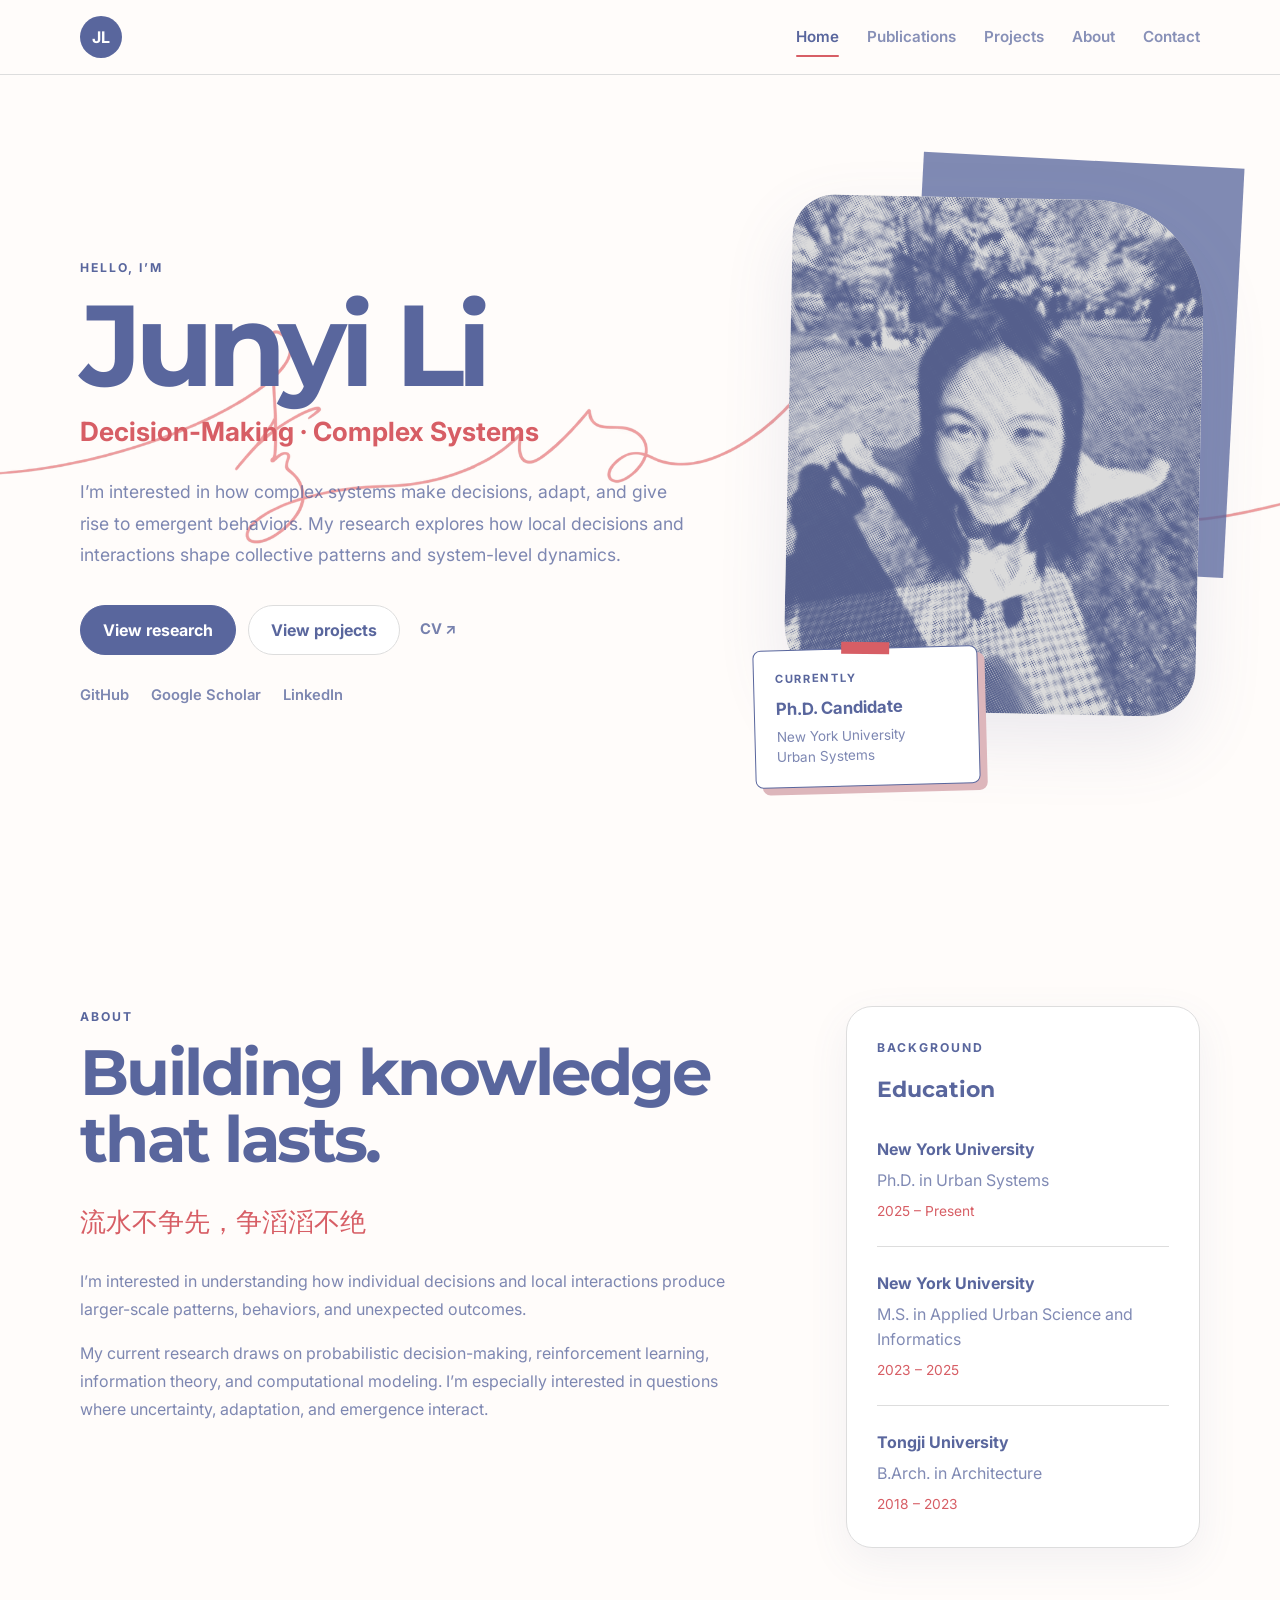
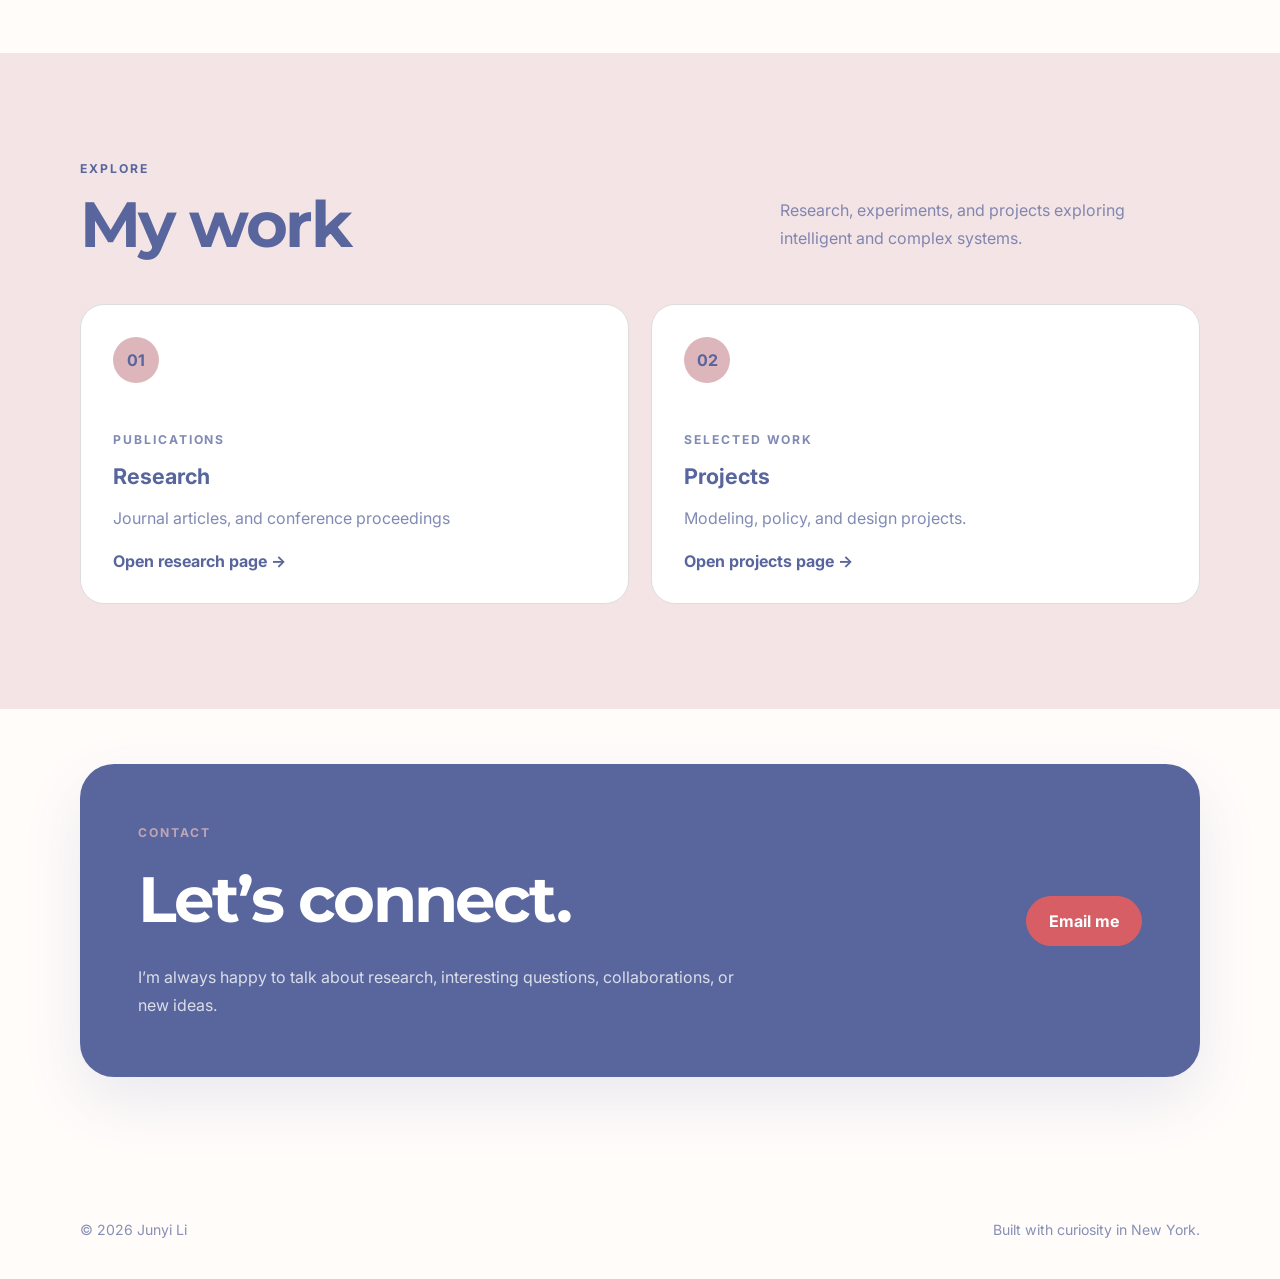
==== commit 72290e51: "fix" ====
--- a/index.html
+++ b/index.html
@@ -160,7 +160,7 @@
           <div class="hero-photo">
             <img
               class="poster-photo"
-              src="assets/Junyi-poster.JPG"
+              src="assets/Junyi-poster.png"
               alt=""
             >
             <img
@@ -204,12 +204,11 @@
           <p class="section-kicker">About</p>
 
           <h2 class="section-title">
-            Curious about how systems behave.
+            Building knowledge that lasts.
           </h2>
 
           <p class="large-text">
-            My work sits at the intersection of
-            decision-making, complex systems, and computation.
+            流水不争先，争滔滔不绝
           </p>
 
           <p>
@@ -335,8 +334,7 @@
             </h3>
 
             <p>
-              Journal articles, conference proceedings,
-              and ongoing research.
+              Journal articles, and conference proceedings
             </p>
 
             <a href="publications.html">
@@ -362,8 +360,7 @@
             </h3>
 
             <p>
-              Modeling, computational experiments,
-              policy, and design projects.
+              Modeling, policy, and design projects.
             </p>
 
             <a href="projects.html">
--- a/style.css
+++ b/style.css
@@ -763,7 +763,7 @@
 .large-text {
   max-width: 720px;
 
-  color: var(--color-blue);
+  color: var(--color-red);
 
   font-size: clamp(1.3rem, 2vw, 1.7rem);
 
@@ -821,16 +821,10 @@
 
 .education-card {
   position: sticky;
-
-  top: 110px;
-
   padding: 30px;
-
   border: 1px solid var(--color-gray);
   border-radius: 26px;
-
   background: var(--color-surface);
-
   box-shadow: var(--shadow-soft);
 }
 
@@ -1540,10 +1534,7 @@
   }
 
   .hero-signature {
-    width: 190vw;
-    top: 44%;
-    left: 48%;
-    opacity: 0.72;
+    display: none;
   }
 
   /* ---------- Navigation ---------- */
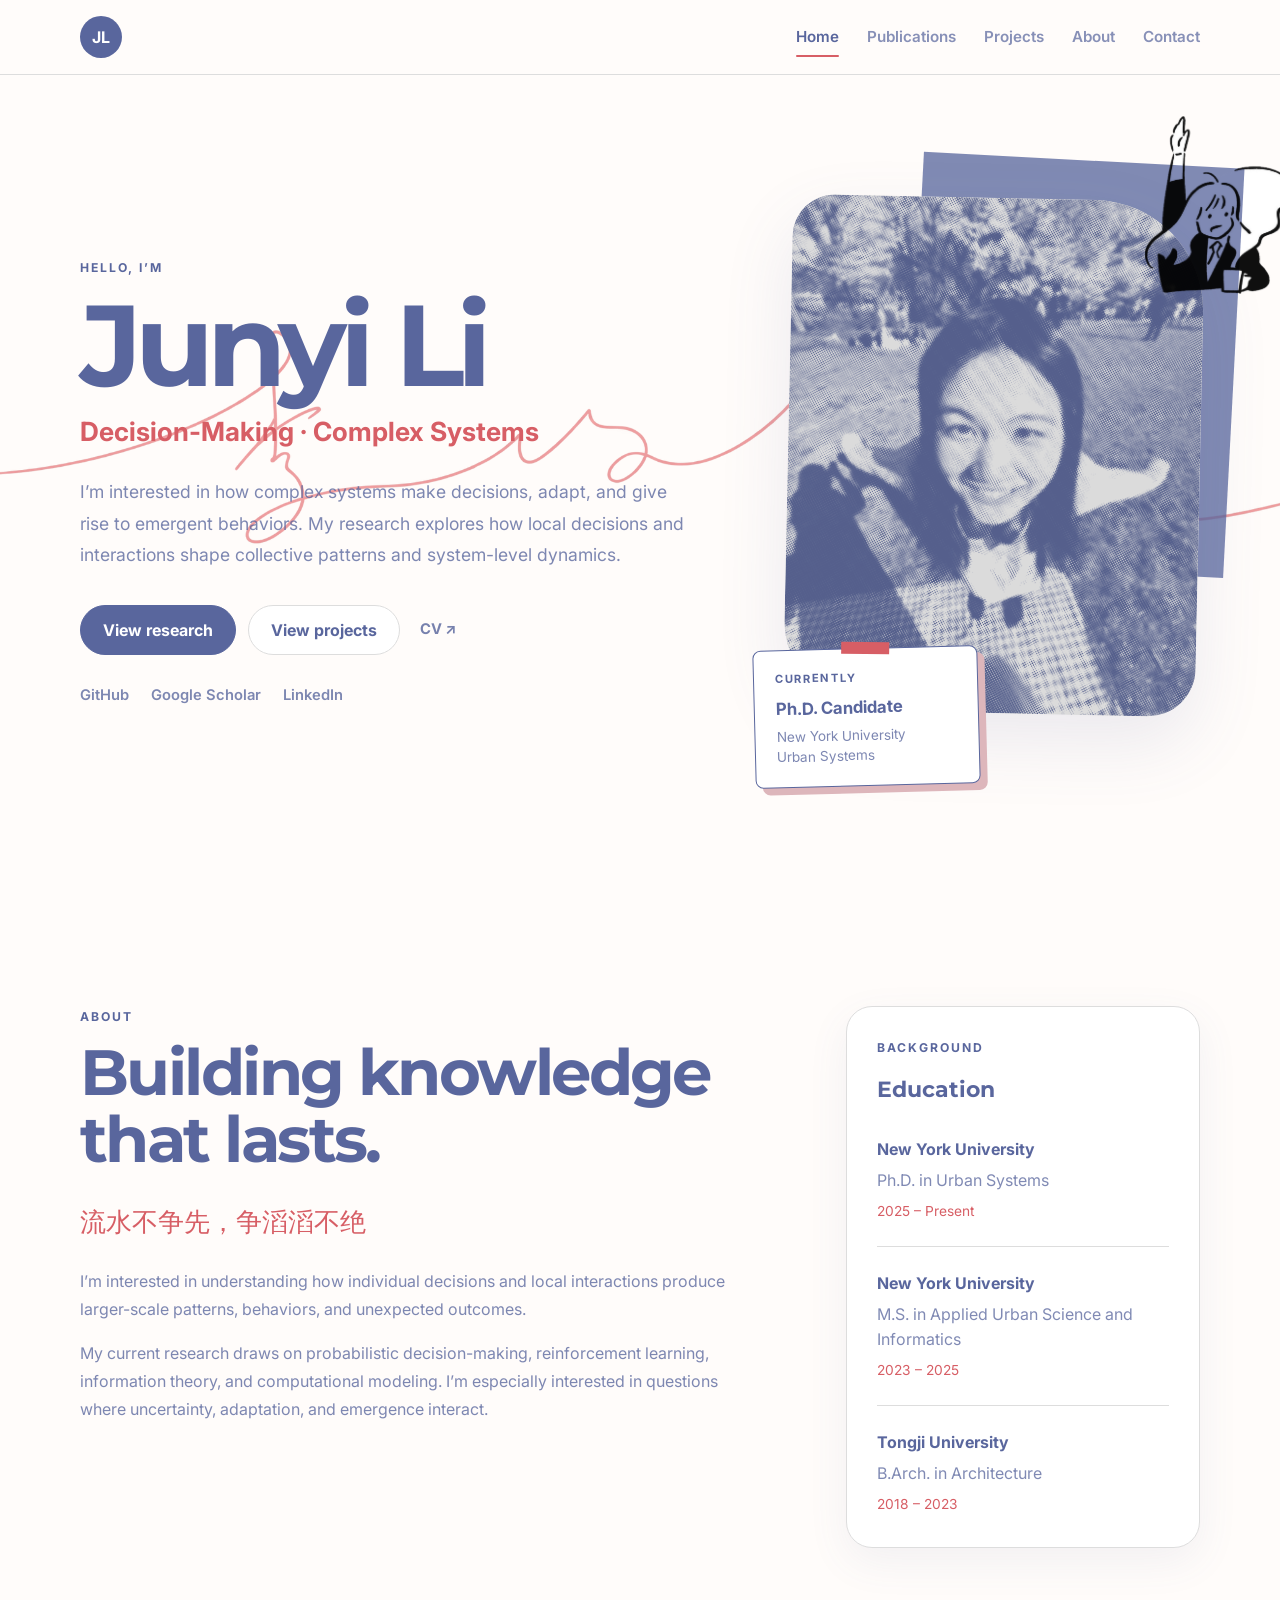
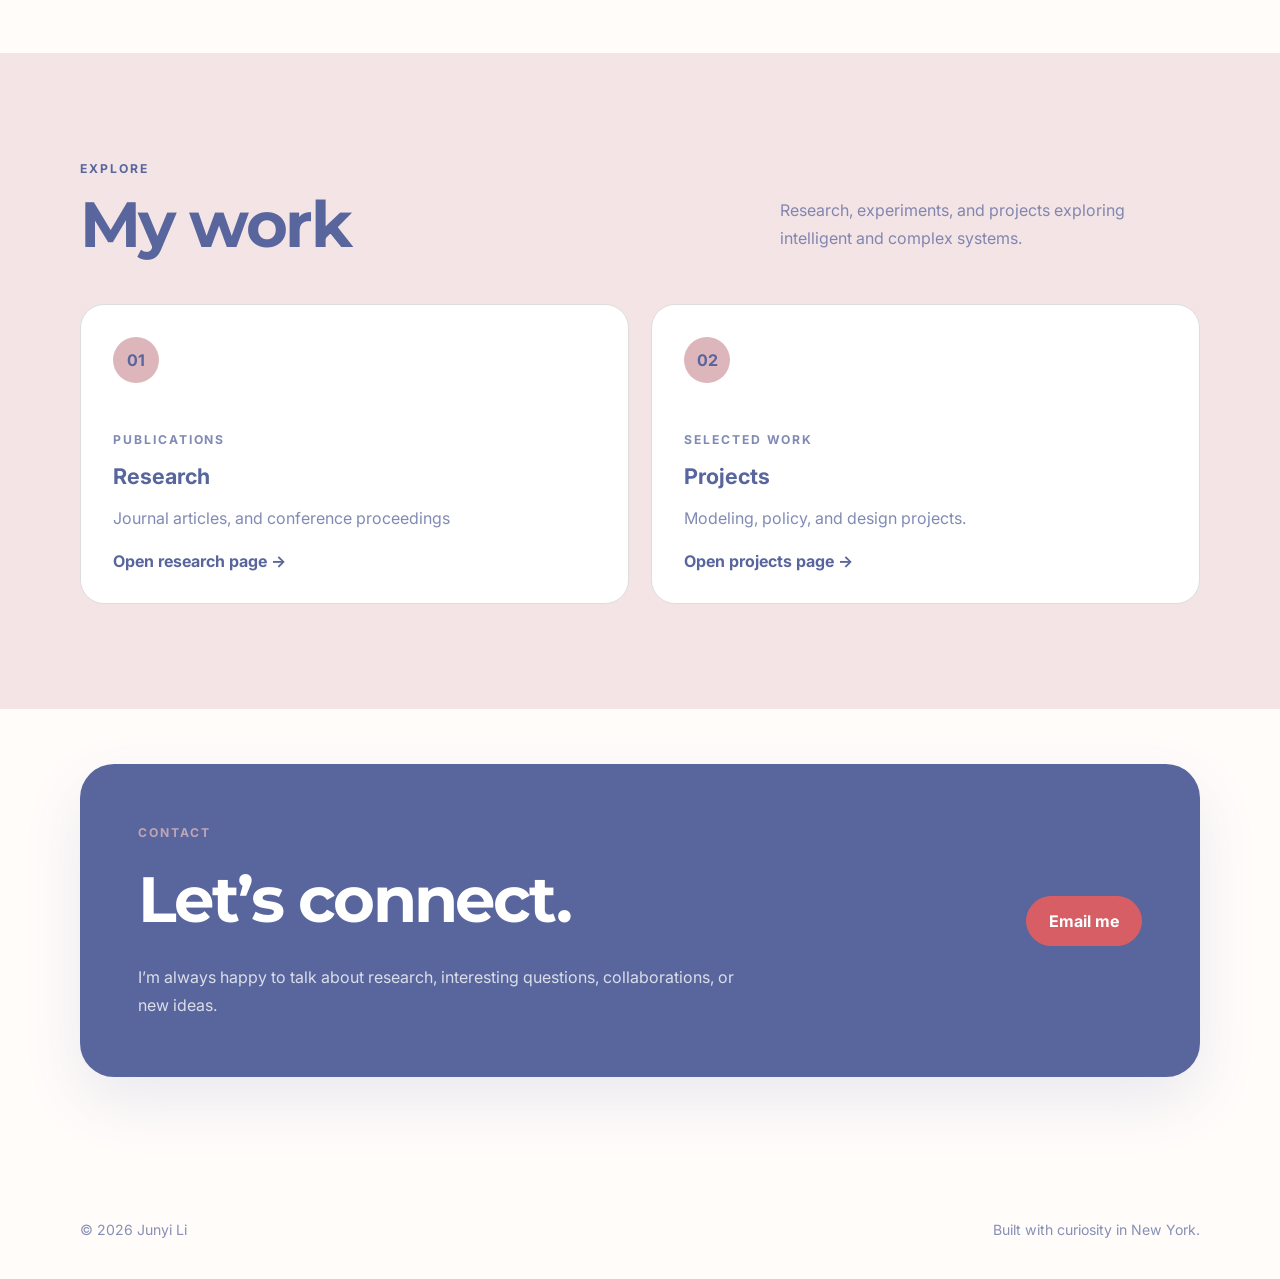
==== commit 8728a8ed: "Update index.html" ====
--- a/index.html
+++ b/index.html
@@ -165,16 +165,15 @@
             >
             <img
               class="color-photo"
-              src="assets/junyi-spring.jpg"
+              src="assets/Junyi-spring.jpg"
               alt=""
             >
           </div>
 
           <img
             class="hero-doodle"
-            src="assets/junyi-doodle.png"
+            src="assets/Junyi-doodle.png"
             alt=""
-            aria-hidden="true"
           >
 
           <div class="hero-note">
